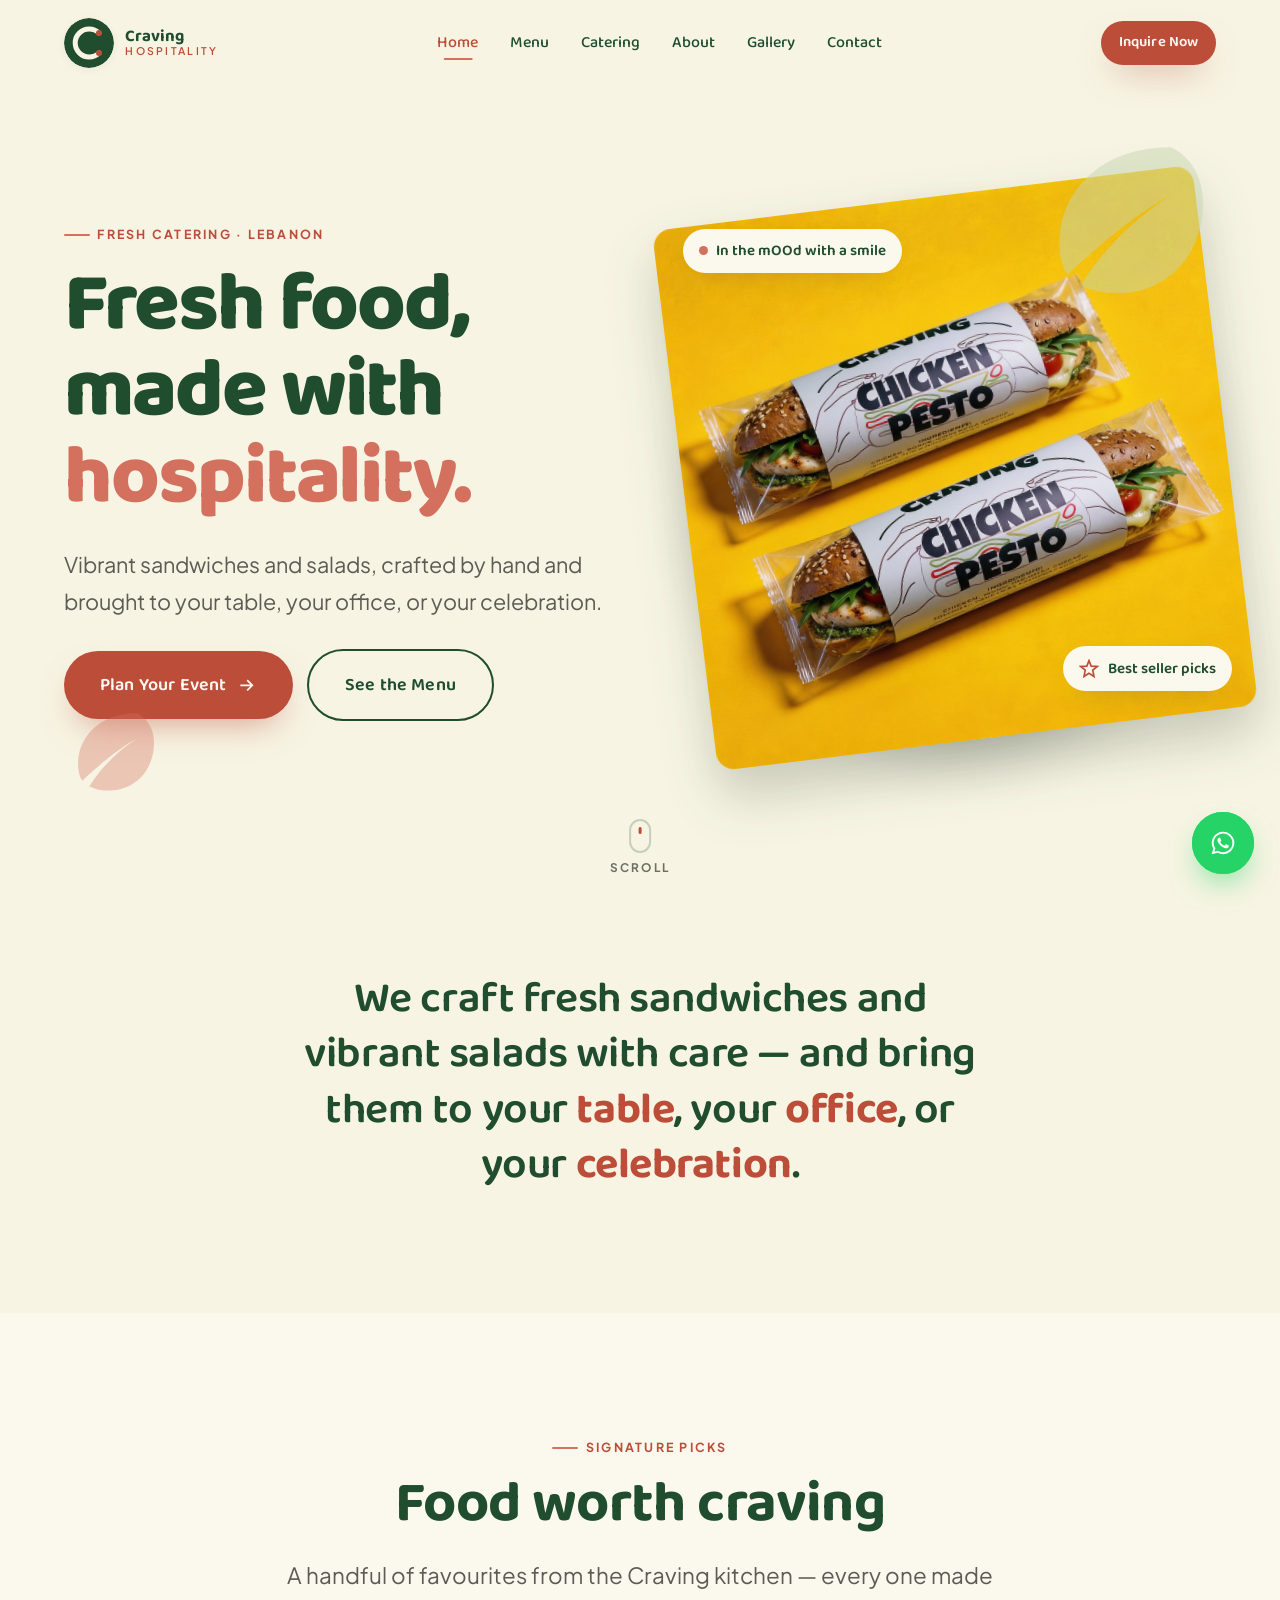
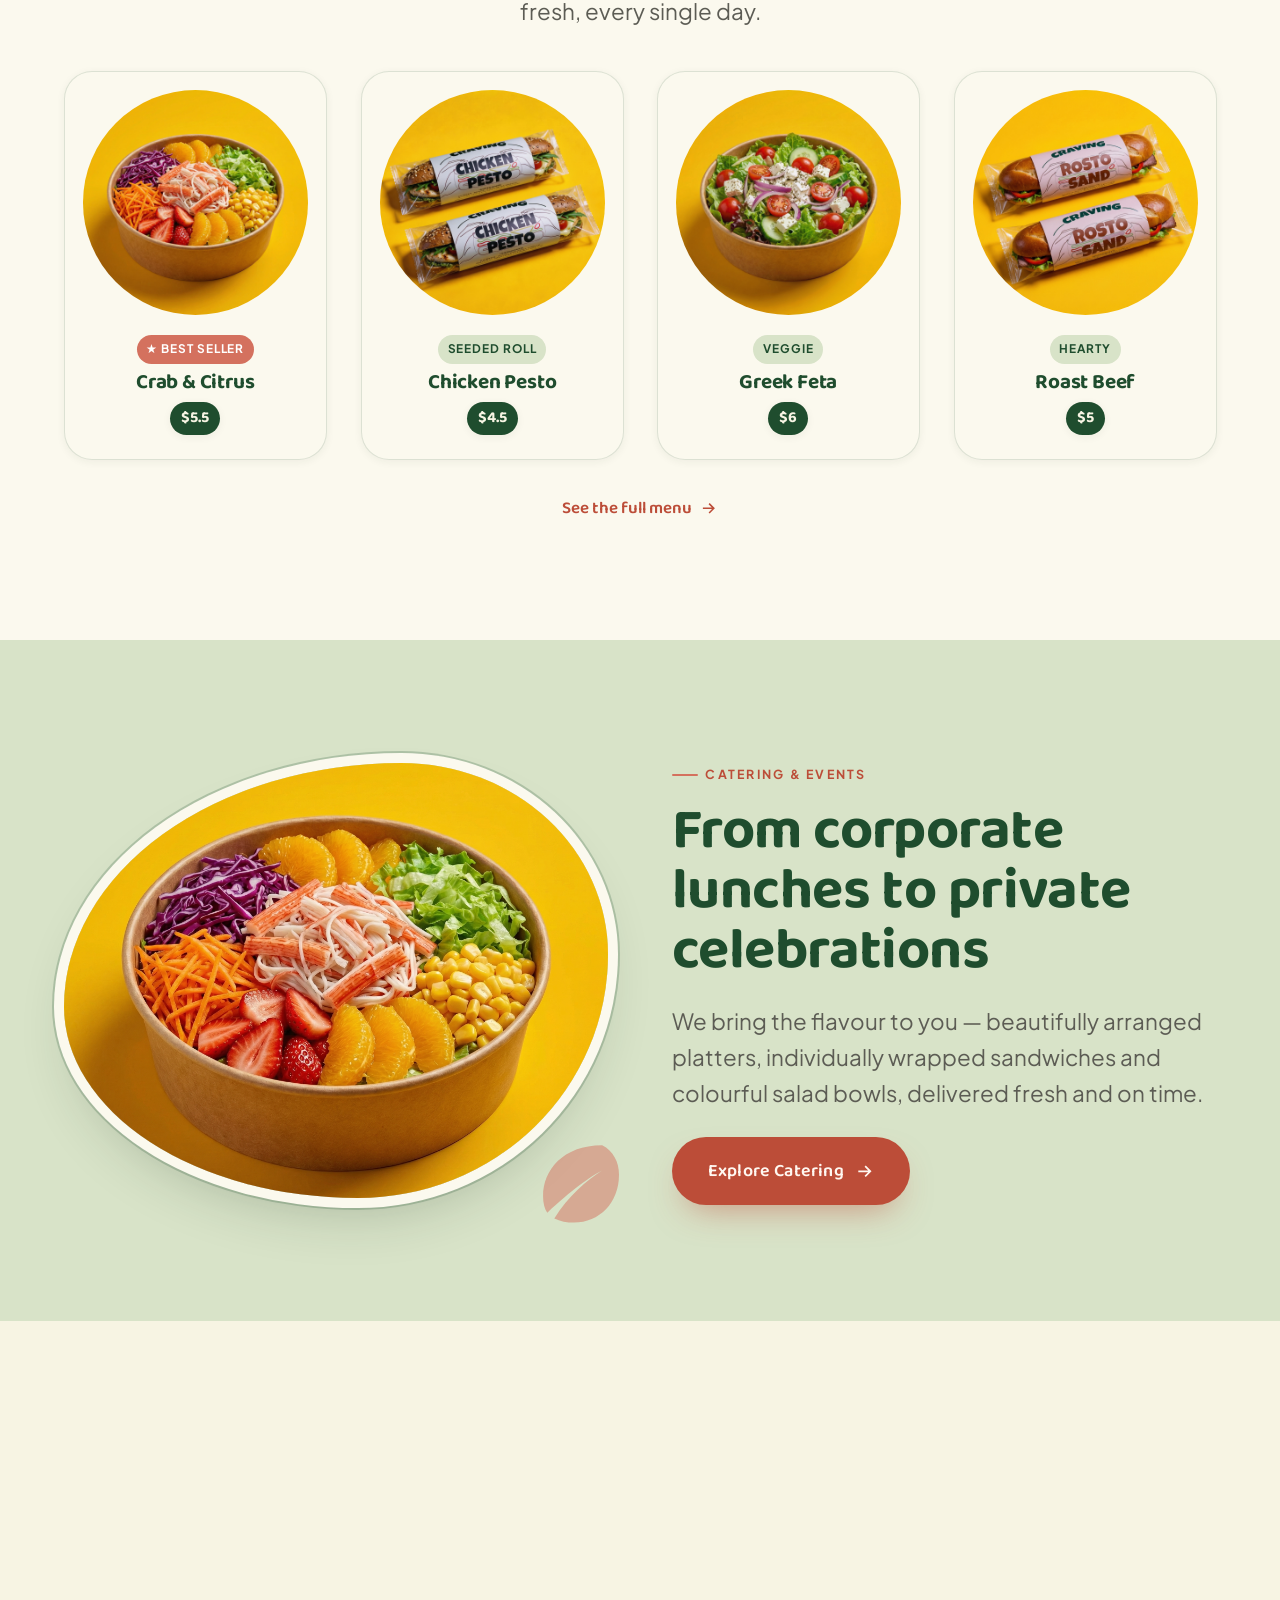
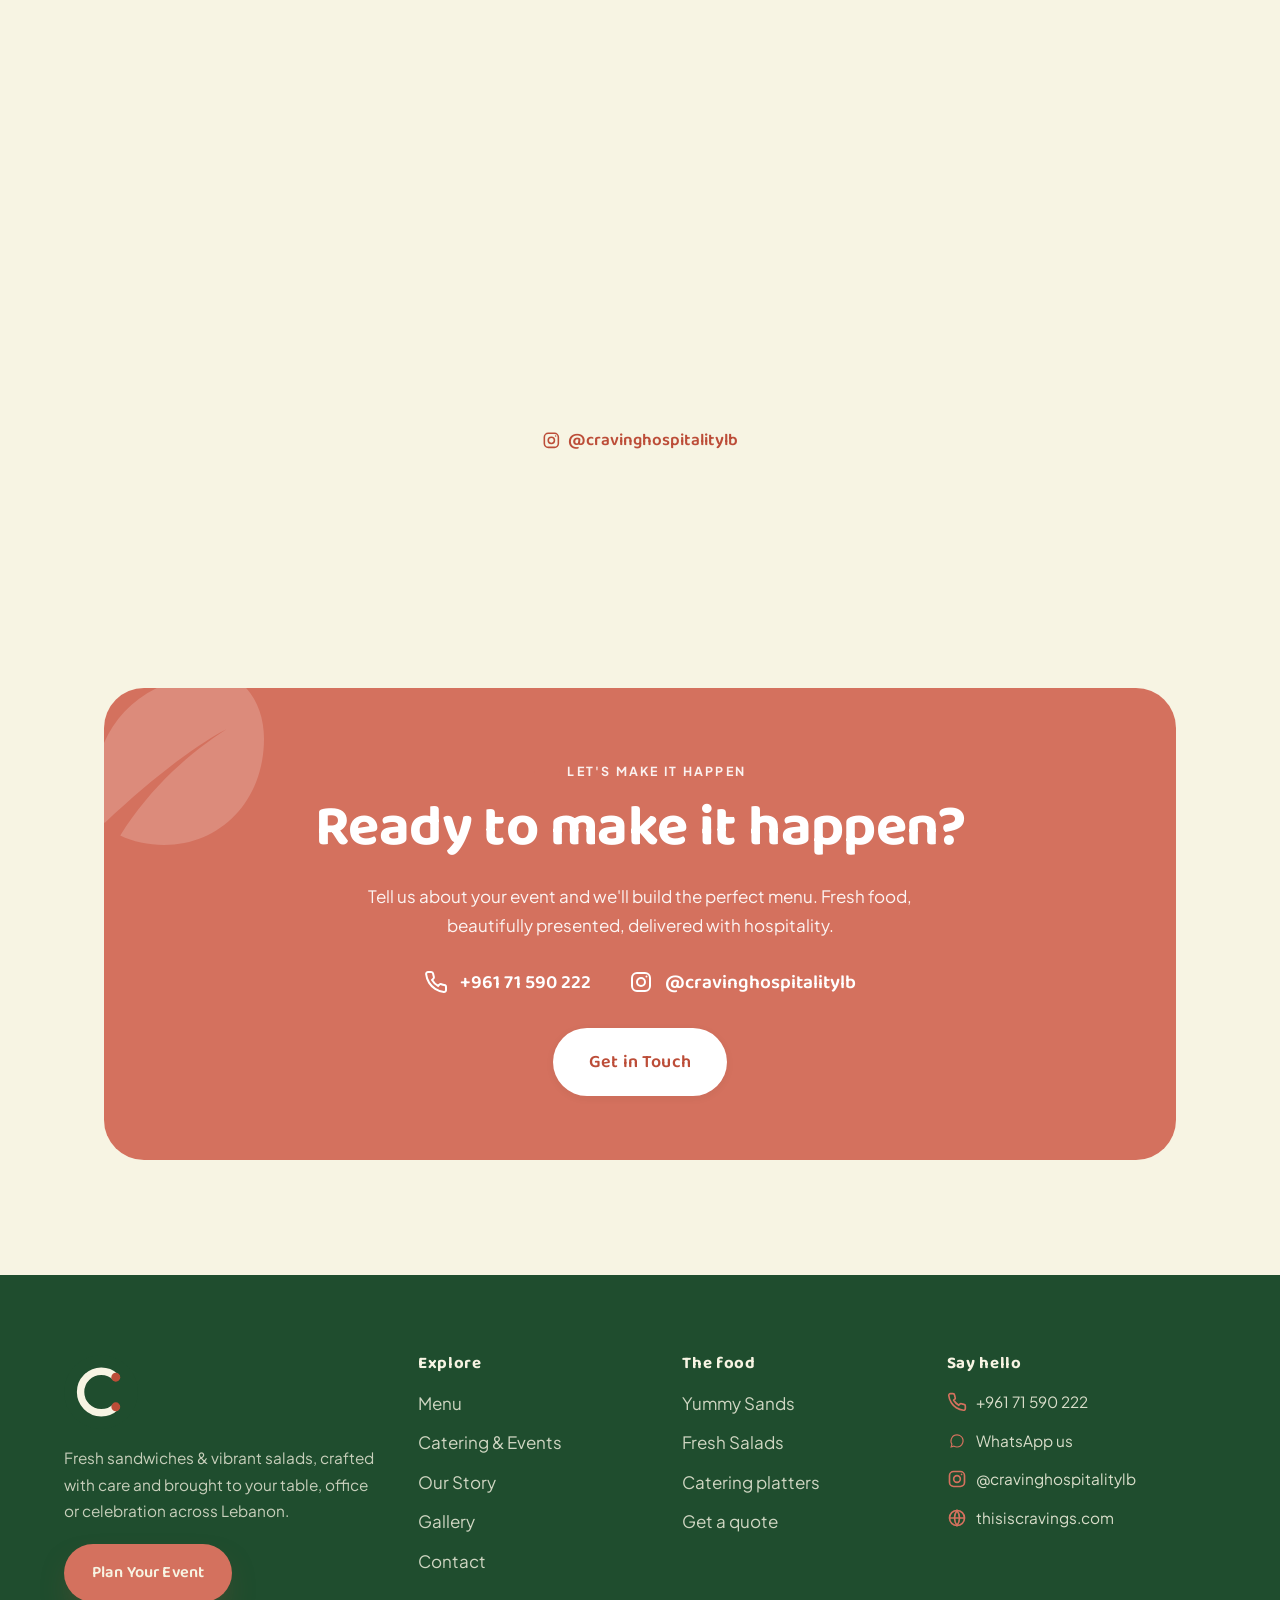
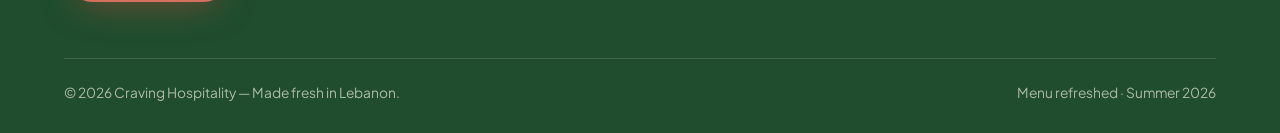
==== index.html @ 5a8e360c "Initial commit — Craving Hospitality website" ====
<!DOCTYPE html>
<html lang="en">
<head>
<meta charset="UTF-8">
<meta name="viewport" content="width=device-width, initial-scale=1">
<title>Craving Hospitality — Fresh Catering in Lebanon | Sandwiches & Salads</title>
<meta name="description" content="Craving Hospitality crafts fresh sandwiches and vibrant salads with care — premium catering for corporate lunches, parties and celebrations across Lebanon. Plan your event today.">
<meta name="theme-color" content="#F7F4E3">
<link rel="icon" href="assets/img/logo.svg" type="image/svg+xml">
<link rel="apple-touch-icon" href="assets/img/logo.svg">
<meta property="og:type" content="website">
<meta property="og:title" content="Craving Hospitality — Fresh Catering in Lebanon">
<meta property="og:description" content="Fresh sandwiches & vibrant salads, brought to your table, office or celebration across Lebanon.">
<meta property="og:image" content="assets/img/post-chicken-pesto.jpg">
<link rel="canonical" href="https://thisiscravings.com/">
<link rel="preconnect" href="https://fonts.googleapis.com">
<link rel="preconnect" href="https://fonts.gstatic.com" crossorigin>
<link href="https://fonts.googleapis.com/css2?family=Baloo+2:wght@500;600;700;800&family=Plus+Jakarta+Sans:ital,wght@0,400;0,500;0,600;0,700;1,500&display=swap" rel="stylesheet">
<link rel="stylesheet" href="assets/css/styles.css">
<script type="application/ld+json">
{"@context":"https://schema.org","@type":"Caterer","name":"Craving Hospitality","image":"https://thisiscravings.com/assets/img/logo.svg","telephone":"+96171590222","url":"https://thisiscravings.com","servesCuisine":["Sandwiches","Salads"],"areaServed":{"@type":"Country","name":"Lebanon"},"priceRange":"$$","sameAs":["https://instagram.com/cravinghospitalitylb"],"address":{"@type":"PostalAddress","addressCountry":"LB","addressRegion":"Beirut"}}
</script>
</head>
<body>

<!-- PRELOADER -->
<div class="loader" id="loader"><img src="assets/img/logo.svg" alt="Loading Craving Hospitality"></div>

<!-- NAV -->
<header class="nav" id="nav">
  <div class="container container--wide">
    <div class="nav__inner">
      <a class="nav__logo" href="index.html" aria-label="Craving Hospitality — home">
        <img src="assets/img/logo.svg" alt="Craving Hospitality logo" width="50" height="50">
        <span>Craving<small>Hospitality</small></span>
      </a>
      <nav class="nav__links" aria-label="Primary">
        <a href="index.html" aria-current="page">Home</a>
        <a href="menu.html">Menu</a>
        <a href="catering.html">Catering</a>
        <a href="about.html">About</a>
        <a href="gallery.html">Gallery</a>
        <a href="contact.html">Contact</a>
      </nav>
      <div class="nav__right">
        <a class="btn btn--sm" href="catering.html#inquire" data-track="nav_inquire">Inquire Now</a>
        <button class="burger" id="burger" aria-label="Open menu" aria-expanded="false" aria-controls="mobile"><span></span><span></span><span></span></button>
      </div>
    </div>
  </div>
</header>

<!-- MOBILE MENU -->
<div class="mobile" id="mobile">
  <div class="mobile__top">
    <a class="nav__logo" href="index.html"><img src="assets/img/logo.svg" alt="" width="50" height="50"><span>Craving<small>Hospitality</small></span></a>
    <button class="mobile__close" id="mobileClose" aria-label="Close menu"><svg viewBox="0 0 24 24" fill="none" stroke="currentColor" stroke-width="2"><path d="M6 6l12 12M18 6L6 18"/></svg></button>
  </div>
  <nav class="mobile__links" aria-label="Mobile">
    <a href="index.html" aria-current="page">Home <span>01</span></a>
    <a href="menu.html">Menu <span>02</span></a>
    <a href="catering.html">Catering <span>03</span></a>
    <a href="about.html">About <span>04</span></a>
    <a href="gallery.html">Gallery <span>05</span></a>
    <a href="contact.html">Contact <span>06</span></a>
  </nav>
  <div class="mobile__cta"><a class="btn btn--block btn--lg" href="catering.html#inquire">Inquire Now</a></div>
</div>

<main>

<!-- HERO -->
<section class="hero">
  <div class="deco deco--spin" style="width:170px;height:170px;top:14%;right:6%;color:var(--sage)" aria-hidden="true"><svg viewBox="0 0 64 64" fill="currentColor"><path d="M52 8C24 8 10 26 10 44c0 5 1 9 3 12C30 40 44 30 52 26 41 33 28 44 18 60c4 2 9 3 14 3 18 0 32-14 32-34 0-9-4-17-12-21z"/></svg></div>
  <div class="deco deco--float" style="width:90px;height:90px;bottom:12%;left:5%;color:var(--coral);opacity:.35" aria-hidden="true"><svg viewBox="0 0 64 64" fill="currentColor"><path d="M52 8C24 8 10 26 10 44c0 5 1 9 3 12C30 40 44 30 52 26 41 33 28 44 18 60c4 2 9 3 14 3 18 0 32-14 32-34 0-9-4-17-12-21z"/></svg></div>
  <div class="container container--wide">
    <div class="hero__grid">
      <div class="hero__copy reveal">
        <span class="eyebrow">Fresh catering · Lebanon</span>
        <h1 class="hero__title">
          <span class="ln">Fresh food,</span>
          <span class="ln">made with <span class="script">hospitality.</span></span>
        </h1>
        <p class="hero__sub">Vibrant sandwiches and salads, crafted by hand and brought to your table, your office, or your celebration.</p>
        <div class="hero__cta">
          <a class="btn btn--lg" href="catering.html#inquire" data-track="hero_plan">Plan Your Event
            <svg viewBox="0 0 24 24" fill="none" stroke="currentColor" stroke-width="2"><path d="M5 12h14M13 6l6 6-6 6"/></svg></a>
          <a class="btn btn--outline btn--lg" href="menu.html" data-track="hero_menu">See the Menu</a>
        </div>
      </div>
      <div class="hero__media reveal reveal--scale">
        <div class="hero__plate">
          <div class="hero__food" data-parallax="-0.03"><img src="assets/img/hero-sandwich.jpg" alt="Craving Chicken Pesto sandwich on a butter-yellow plate" width="694" height="286" fetchpriority="high"></div>
          <span class="hero__pill hero__pill--a"><span class="dot"></span> In the mOOd with a smile</span>
          <span class="hero__pill hero__pill--b">
            <svg viewBox="0 0 24 24" fill="none" stroke="currentColor" stroke-width="2"><path d="M12 2l2.6 6.6L22 9l-5.5 4.4L18 21l-6-3.8L6 21l1.5-7.6L2 9l7.4-.4z"/></svg>
            Best seller picks</span>
        </div>
      </div>
    </div>
  </div>
  <div class="hero__scroll" aria-hidden="true"><span class="mouse"></span>Scroll</div>
</section>

<!-- INTRO STRIP -->
<section class="section section--tight">
  <div class="container container--narrow center reveal">
    <p class="intro">We craft fresh sandwiches and vibrant salads with care — and bring them to your <b>table</b>, your <b>office</b>, or your <b>celebration</b>.</p>
  </div>
</section>

<!-- FEATURED DISHES -->
<section class="section bg-cream2">
  <div class="container container--wide">
    <div class="s-head center reveal" style="margin-bottom:2.6rem">
      <span class="eyebrow eyebrow--center">Signature picks</span>
      <h2>Food worth craving</h2>
      <p class="lead" style="margin-inline:auto">A handful of favourites from the Craving kitchen — every one made fresh, every single day.</p>
    </div>
    <div class="dishrow grid scroll">
      <article class="card dish reveal" style="--d:0ms">
        <div class="card__media"><img src="assets/img/salad-crab-citrus.jpg" alt="Crab & Citrus salad bowl with orange, strawberry and sweet corn" loading="lazy"></div>
        <div class="card__body">
          <span class="tag tag--best">★ Best seller</span>
          <h3 class="card__title">Crab &amp; Citrus</h3>
          <span class="badge">$5.5</span>
        </div>
      </article>
      <article class="card dish reveal" style="--d:80ms">
        <div class="card__media"><img src="assets/img/sand-chicken-pesto.jpg" alt="Chicken Pesto sandwich in a seeded roll" loading="lazy"></div>
        <div class="card__body">
          <span class="tag">Seeded roll</span>
          <h3 class="card__title">Chicken Pesto</h3>
          <span class="badge">$4.5</span>
        </div>
      </article>
      <article class="card dish reveal" style="--d:160ms">
        <div class="card__media"><img src="assets/img/salad-greek-feta.jpg" alt="Greek Feta salad bowl with cucumber, tomato and feta" loading="lazy"></div>
        <div class="card__body">
          <span class="tag">Veggie</span>
          <h3 class="card__title">Greek Feta</h3>
          <span class="badge">$6</span>
        </div>
      </article>
      <article class="card dish reveal" style="--d:240ms">
        <div class="card__media"><img src="assets/img/sand-roast-beef.jpg" alt="Roast Beef sandwich in a soft roll" loading="lazy"></div>
        <div class="card__body">
          <span class="tag">Hearty</span>
          <h3 class="card__title">Roast Beef</h3>
          <span class="badge">$5</span>
        </div>
      </article>
    </div>
    <div class="center mt-2 reveal"><a class="textlink" href="menu.html" data-track="home_full_menu">See the full menu
      <svg viewBox="0 0 24 24" fill="none" stroke="currentColor" stroke-width="2"><path d="M5 12h14M13 6l6 6-6 6"/></svg></a></div>
  </div>
</section>

<!-- CATERING TEASER -->
<section class="section bg-sage">
  <div class="container container--wide">
    <div class="split">
      <div class="split__media reveal reveal--left">
        <div class="blob blob--1 ring" style="aspect-ratio:5/4;overflow:hidden"><img src="assets/img/post-mood.jpg" alt="Two fresh Craving salad bowls — in the mood with a smile" loading="lazy"></div>
        <div class="deco deco--float" style="width:90px;height:90px;bottom:-6%;right:-2%;color:var(--coral)" aria-hidden="true"><svg viewBox="0 0 64 64" fill="currentColor"><path d="M52 8C24 8 10 26 10 44c0 5 1 9 3 12C30 40 44 30 52 26 41 33 28 44 18 60c4 2 9 3 14 3 18 0 32-14 32-34 0-9-4-17-12-21z"/></svg></div>
      </div>
      <div class="split__copy reveal reveal--right">
        <span class="eyebrow">Catering &amp; events</span>
        <h2>From corporate lunches to private celebrations</h2>
        <p class="lead">We bring the flavour to you — beautifully arranged platters, individually wrapped sandwiches and colourful salad bowls, delivered fresh and on time.</p>
        <a class="btn btn--lg" href="catering.html" data-track="home_explore_catering">Explore Catering
          <svg viewBox="0 0 24 24" fill="none" stroke="currentColor" stroke-width="2"><path d="M5 12h14M13 6l6 6-6 6"/></svg></a>
      </div>
    </div>
  </div>
</section>

<!-- SOCIAL PROOF / GALLERY PREVIEW -->
<section class="section">
  <div class="container container--wide center reveal" style="margin-bottom:2.2rem">
    <span class="eyebrow eyebrow--center">Fresh off the grid</span>
    <h2>Straight from our kitchen</h2>
  </div>
  <div class="marquee reveal" aria-label="Gallery preview">
    <div class="marquee__track">
      <a href="gallery.html" aria-label="View gallery"><img src="assets/img/post-chicken-pesto.jpg" alt="Chicken Pesto reveal" loading="lazy"></a>
      <a href="gallery.html" tabindex="-1" aria-hidden="true"><img src="assets/img/post-crab-salad.jpg" alt="Crab on salad bowl" loading="lazy"></a>
      <a href="gallery.html" tabindex="-1" aria-hidden="true"><img src="assets/img/post-halloumi.jpg" alt="Halloumi Pesto sandwich" loading="lazy"></a>
      <a href="gallery.html" tabindex="-1" aria-hidden="true"><img src="assets/img/post-greek-caesar.jpg" alt="Greek vs Chicken Caesar salad" loading="lazy"></a>
      <a href="gallery.html" tabindex="-1" aria-hidden="true"><img src="assets/img/post-tuna.jpg" alt="Tuna sandwich" loading="lazy"></a>
      <a href="gallery.html" tabindex="-1" aria-hidden="true"><img src="assets/img/post-rosto.jpg" alt="Roast beef Rosto sandwich" loading="lazy"></a>
      <a href="gallery.html" tabindex="-1" aria-hidden="true"><img src="assets/img/post-mood.jpg" alt="In the mood salad bowls" loading="lazy"></a>
      <!-- duplicate for seamless loop -->
      <a href="gallery.html" tabindex="-1" aria-hidden="true"><img src="assets/img/post-chicken-pesto.jpg" alt="" loading="lazy"></a>
      <a href="gallery.html" tabindex="-1" aria-hidden="true"><img src="assets/img/post-crab-salad.jpg" alt="" loading="lazy"></a>
      <a href="gallery.html" tabindex="-1" aria-hidden="true"><img src="assets/img/post-halloumi.jpg" alt="" loading="lazy"></a>
      <a href="gallery.html" tabindex="-1" aria-hidden="true"><img src="assets/img/post-greek-caesar.jpg" alt="" loading="lazy"></a>
      <a href="gallery.html" tabindex="-1" aria-hidden="true"><img src="assets/img/post-tuna.jpg" alt="" loading="lazy"></a>
      <a href="gallery.html" tabindex="-1" aria-hidden="true"><img src="assets/img/post-rosto.jpg" alt="" loading="lazy"></a>
      <a href="gallery.html" tabindex="-1" aria-hidden="true"><img src="assets/img/post-mood.jpg" alt="" loading="lazy"></a>
    </div>
  </div>
  <div class="container center mt-2 reveal">
    <a class="textlink" href="https://instagram.com/cravinghospitalitylb" target="_blank" rel="noopener" data-track="ig_handle">
      <svg viewBox="0 0 24 24" fill="none" stroke="currentColor" stroke-width="2"><rect x="3" y="3" width="18" height="18" rx="5"/><circle cx="12" cy="12" r="4"/><circle cx="17.5" cy="6.5" r="1" fill="currentColor" stroke="none"/></svg>
      @cravinghospitalitylb</a>
  </div>
</section>

<!-- CLOSING CTA -->
<section class="section">
  <div class="container">
    <div class="ctaband reveal">
      <div class="deco deco--spin" style="width:200px;height:200px;top:-40px;left:-40px" aria-hidden="true"><svg viewBox="0 0 64 64" fill="currentColor"><path d="M52 8C24 8 10 26 10 44c0 5 1 9 3 12C30 40 44 30 52 26 41 33 28 44 18 60c4 2 9 3 14 3 18 0 32-14 32-34 0-9-4-17-12-21z"/></svg></div>
      <span class="eyebrow eyebrow--center" style="color:rgba(255,255,255,.9)">Let's make it happen</span>
      <h2>Ready to make it happen?</h2>
      <p>Tell us about your event and we'll build the perfect menu. Fresh food, beautifully presented, delivered with hospitality.</p>
      <div class="contactrow" style="margin:1.6rem 0 1.8rem">
        <a href="tel:+96171590222" data-track="call" style="color:#fff">
          <svg viewBox="0 0 24 24" fill="none" stroke="#fff" stroke-width="2"><path d="M22 16.92v3a2 2 0 0 1-2.18 2 19.79 19.79 0 0 1-8.63-3.07 19.5 19.5 0 0 1-6-6 19.79 19.79 0 0 1-3.07-8.67A2 2 0 0 1 4.11 2h3a2 2 0 0 1 2 1.72c.13.96.36 1.9.7 2.81a2 2 0 0 1-.45 2.11L8.09 9.91a16 16 0 0 0 6 6l1.27-1.27a2 2 0 0 1 2.11-.45c.9.34 1.85.57 2.81.7A2 2 0 0 1 22 16.92z"/></svg>
          +961 71 590 222</a>
        <a href="https://instagram.com/cravinghospitalitylb" target="_blank" rel="noopener" style="color:#fff">
          <svg viewBox="0 0 24 24" fill="none" stroke="#fff" stroke-width="2"><rect x="3" y="3" width="18" height="18" rx="5"/><circle cx="12" cy="12" r="4"/><circle cx="17.5" cy="6.5" r="1" fill="#fff" stroke="none"/></svg>
          @cravinghospitalitylb</a>
      </div>
      <a class="btn btn--ghost btn--lg" href="contact.html" data-track="home_get_in_touch">Get in Touch</a>
    </div>
  </div>
</section>

</main>

<!-- FOOTER -->
<footer class="footer">
  <div class="container container--wide">
    <div class="footer__grid">
      <div class="footer__brand">
        <img src="assets/img/logo.svg" alt="Craving Hospitality">
        <p>Fresh sandwiches &amp; vibrant salads, crafted with care and brought to your table, office or celebration across Lebanon.</p>
        <div class="footer__cta"><a class="btn" href="catering.html#inquire" data-track="footer_plan">Plan Your Event</a></div>
      </div>
      <div>
        <h4>Explore</h4>
        <ul class="footer__links">
          <li><a href="menu.html">Menu</a></li>
          <li><a href="catering.html">Catering &amp; Events</a></li>
          <li><a href="about.html">Our Story</a></li>
          <li><a href="gallery.html">Gallery</a></li>
          <li><a href="contact.html">Contact</a></li>
        </ul>
      </div>
      <div>
        <h4>The food</h4>
        <ul class="footer__links">
          <li><a href="menu.html#sec-sands">Yummy Sands</a></li>
          <li><a href="menu.html#sec-salads">Fresh Salads</a></li>
          <li><a href="catering.html#offer">Catering platters</a></li>
          <li><a href="catering.html#inquire">Get a quote</a></li>
        </ul>
      </div>
      <div>
        <h4>Say hello</h4>
        <div class="footer__contact">
          <a href="tel:+96171590222" data-track="call"><svg viewBox="0 0 24 24" fill="none" stroke="currentColor" stroke-width="2"><path d="M22 16.92v3a2 2 0 0 1-2.18 2 19.79 19.79 0 0 1-8.63-3.07 19.5 19.5 0 0 1-6-6 19.79 19.79 0 0 1-3.07-8.67A2 2 0 0 1 4.11 2h3a2 2 0 0 1 2 1.72c.13.96.36 1.9.7 2.81a2 2 0 0 1-.45 2.11L8.09 9.91a16 16 0 0 0 6 6l1.27-1.27a2 2 0 0 1 2.11-.45c.9.34 1.85.57 2.81.7A2 2 0 0 1 22 16.92z"/></svg>+961 71 590 222</a>
          <a href="https://wa.me/96171590222" target="_blank" rel="noopener" data-track="whatsapp_footer"><svg viewBox="0 0 24 24" fill="currentColor"><path d="M17.6 6.32A7.85 7.85 0 0 0 12.05 4a7.94 7.94 0 0 0-6.9 11.9L4 20l4.2-1.1a7.9 7.9 0 0 0 3.8.97 7.94 7.94 0 0 0 5.6-13.55zM12.05 18.5a6.6 6.6 0 0 1-3.36-.92l-.24-.14-2.49.65.66-2.43-.16-.25a6.59 6.59 0 1 1 5.59 3.09z"/></svg>WhatsApp us</a>
          <a href="https://instagram.com/cravinghospitalitylb" target="_blank" rel="noopener"><svg viewBox="0 0 24 24" fill="none" stroke="currentColor" stroke-width="2"><rect x="3" y="3" width="18" height="18" rx="5"/><circle cx="12" cy="12" r="4"/><circle cx="17.5" cy="6.5" r="1" fill="currentColor" stroke="none"/></svg>@cravinghospitalitylb</a>
          <a href="https://thisiscravings.com" target="_blank" rel="noopener"><svg viewBox="0 0 24 24" fill="none" stroke="currentColor" stroke-width="2"><circle cx="12" cy="12" r="9"/><path d="M3 12h18M12 3a15 15 0 0 1 0 18a15 15 0 0 1 0-18z"/></svg>thisiscravings.com</a>
        </div>
      </div>
    </div>
    <div class="footer__bottom">
      <span>© <span id="year"></span> Craving Hospitality — Made fresh in Lebanon.</span>
      <span>Menu refreshed · Summer 2026</span>
    </div>
  </div>
</footer>

<!-- WHATSAPP FAB -->
<a class="fab" href="https://wa.me/96171590222?text=Hi%20Craving%20Hospitality!%20I'd%20like%20to%20plan%20an%20event." target="_blank" rel="noopener" aria-label="Chat with us on WhatsApp" data-track="whatsapp_fab">
  <span class="fab__tip">Chat with us →</span>
  <svg viewBox="0 0 24 24" fill="currentColor" aria-hidden="true"><path d="M17.6 6.32A7.85 7.85 0 0 0 12.05 4a7.94 7.94 0 0 0-6.9 11.9L4 20l4.2-1.1a7.9 7.9 0 0 0 3.8.97h.01a7.94 7.94 0 0 0 5.59-13.55zM12.05 18.5a6.6 6.6 0 0 1-3.36-.92l-.24-.14-2.49.65.66-2.43-.16-.25a6.59 6.59 0 1 1 5.59 3.09zm3.62-4.94c-.2-.1-1.17-.58-1.35-.64s-.31-.1-.44.1-.5.64-.62.77-.23.15-.43.05a5.4 5.4 0 0 1-1.59-.98 6 6 0 0 1-1.1-1.37c-.11-.2 0-.3.09-.4l.3-.35c.1-.12.13-.2.2-.34a.37.37 0 0 0-.02-.35c-.05-.1-.44-1.07-.6-1.46s-.32-.34-.44-.34h-.38a.73.73 0 0 0-.53.25 2.23 2.23 0 0 0-.69 1.65 3.87 3.87 0 0 0 .81 2.05 8.86 8.86 0 0 0 3.39 3 11.4 11.4 0 0 0 1.13.42 2.72 2.72 0 0 0 1.25.08c.38-.06 1.17-.48 1.34-.94s.17-.86.12-.94-.18-.14-.38-.24z"/></svg>
</a>

<script src="assets/js/main.js"></script>
</body>
</html>
---- assets/css/styles.css ----
/* ============================================================
   CRAVING HOSPITALITY — Design System
   Fresh & organic · cream canvas · forest green · coral accent
   ============================================================ */

/* ---------- Tokens ---------- */
:root{
  /* Surfaces */
  --cream:#F7F4E3;
  --cream-2:#FBF9EE;
  --butter:#F2E8B0;
  --butter-soft:#F6EFC6;
  --sage:#C5D5B0;
  --sage-soft:#D8E3C8;
  --peach:#FAE5D3;
  --peach-soft:#FCEEE0;

  /* Ink */
  --forest:#1F4D2E;
  --forest-2:#2C6A40;
  --forest-ink:#163823;
  --charcoal:#3A3A3A;
  --charcoal-soft:#5C5C54;
  --muted:#6E6E63;

  /* Accent */
  --coral:#D4715E;          /* decorative / large display only */
  --coral-deep:#BC4D38;     /* CTAs + small coral text on cream (AA) */
  --coral-ink:#9E3D29;
  --on-coral:#FFF7F0;

  /* Lines */
  --line:rgba(31,77,46,.14);
  --line-strong:rgba(31,77,46,.22);

  /* Type */
  --font-display:"Baloo 2", "Trebuchet MS", system-ui, sans-serif;
  --font-body:"Plus Jakarta Sans", system-ui, -apple-system, Segoe UI, Roboto, sans-serif;

  /* Radius */
  --r-sm:10px; --r-md:18px; --r-lg:28px; --r-xl:40px; --r-pill:999px;

  /* Shadow */
  --sh-1:0 2px 8px rgba(31,49,30,.06);
  --sh-2:0 10px 30px -12px rgba(31,49,30,.22);
  --sh-3:0 26px 60px -20px rgba(31,49,30,.30);
  --sh-coral:0 16px 34px -14px rgba(188,77,56,.55);

  /* Motion */
  --ease:cubic-bezier(.22,.61,.36,1);
  --ease-soft:cubic-bezier(.33,1,.68,1);
  --dur:.6s;

  /* Layout */
  --container:1200px;
  --gut:clamp(20px,5vw,64px);

  /* Z scale */
  --z-deco:1; --z-base:10; --z-sticky:30; --z-nav:40; --z-fab:45; --z-overlay:50; --z-loader:60;
}

/* ---------- Reset ---------- */
*,*::before,*::after{box-sizing:border-box}
html{-webkit-text-size-adjust:100%;scroll-behavior:smooth}
@media (prefers-reduced-motion:reduce){html{scroll-behavior:auto}}
body{
  margin:0;background:var(--cream);color:var(--charcoal);
  font-family:var(--font-body);font-size:17px;line-height:1.72;
  font-weight:400;-webkit-font-smoothing:antialiased;text-rendering:optimizeLegibility;
  overflow-x:hidden;
}
img,svg,video{max-width:100%;display:block}
img{height:auto}
a{color:inherit;text-decoration:none}
button{font-family:inherit;cursor:pointer;border:none;background:none}
ul{margin:0;padding:0;list-style:none}
:focus-visible{outline:3px solid var(--coral-deep);outline-offset:3px;border-radius:6px}
::selection{background:var(--coral);color:#fff}

/* ---------- Typography ---------- */
h1,h2,h3,h4{
  font-family:var(--font-display);color:var(--forest);
  font-weight:700;line-height:1.04;letter-spacing:-.01em;margin:0 0 .4em;
}
h1{font-size:clamp(2.7rem,1.6rem + 5vw,5.2rem);font-weight:800;letter-spacing:-.025em}
h2{font-size:clamp(2.1rem,1.4rem + 3vw,3.6rem);font-weight:700}
h3{font-size:clamp(1.35rem,1.1rem + 1vw,1.8rem)}
h4{font-size:1.15rem}
p{margin:0 0 1.1em}
.lead{font-size:clamp(1.1rem,1rem + .5vw,1.4rem);line-height:1.6;color:var(--charcoal-soft);max-width:62ch}
.eyebrow{
  font-family:var(--font-body);font-weight:700;letter-spacing:.18em;text-transform:uppercase;
  font-size:.78rem;color:var(--coral-deep);display:inline-flex;align-items:center;gap:.6em;margin:0 0 1rem;
}
.eyebrow::before{content:"";width:26px;height:2px;background:var(--coral);border-radius:2px}
.eyebrow--center{justify-content:center}
.script{color:var(--coral)}
.measure{max-width:60ch}

/* ---------- Layout ---------- */
.container{width:100%;max-width:var(--container);margin-inline:auto;padding-inline:var(--gut)}
.container--wide{max-width:1360px}
.container--narrow{max-width:820px}
.section{padding-block:clamp(64px,9vw,120px);position:relative}
.section--tight{padding-block:clamp(44px,6vw,72px)}
.bg-cream2{background:var(--cream-2)}
.bg-butter{background:var(--butter-soft)}
.bg-sage{background:var(--sage-soft)}
.bg-peach{background:var(--peach-soft)}
.bg-forest{background:var(--forest);color:var(--cream)}
.bg-forest h1,.bg-forest h2,.bg-forest h3{color:var(--cream)}
.center{text-align:center}
.stack-sm>*+*{margin-top:.6rem}
.grid{display:grid;gap:clamp(20px,3vw,34px)}

/* Section header */
.s-head{max-width:62ch}
.s-head.center{margin-inline:auto}

/* ---------- Buttons ---------- */
.btn{
  --bg:var(--coral-deep);--fg:var(--on-coral);
  display:inline-flex;align-items:center;justify-content:center;gap:.55em;
  font-family:var(--font-display);font-weight:600;font-size:1.02rem;letter-spacing:.01em;
  padding:.92em 1.7em;border-radius:var(--r-pill);background:var(--bg);color:var(--fg);
  min-height:52px;transition:transform .25s var(--ease),box-shadow .25s var(--ease),background .25s;
  box-shadow:var(--sh-coral);will-change:transform;text-align:center;
}
.btn svg{width:1.15em;height:1.15em}
.btn:hover{transform:translateY(-3px);box-shadow:0 22px 40px -14px rgba(188,77,56,.62)}
.btn:active{transform:translateY(-1px)}
.btn--outline{--bg:transparent;--fg:var(--forest);border:2px solid var(--forest);box-shadow:none}
.btn--outline:hover{background:var(--forest);--fg:var(--cream);box-shadow:var(--sh-2)}
.btn--forest{--bg:var(--forest);--fg:var(--cream);box-shadow:var(--sh-2)}
.btn--forest:hover{box-shadow:var(--sh-3);background:var(--forest-ink)}
.btn--ghost{--bg:rgba(255,255,255,.7);--fg:var(--forest);box-shadow:var(--sh-1);backdrop-filter:blur(6px)}
.btn--lg{font-size:1.12rem;padding:1.05em 2em;min-height:58px}
.btn--block{display:flex;width:100%}
.btn--sm{font-size:.92rem;padding:.6em 1.2em;min-height:44px}

.textlink{
  display:inline-flex;align-items:center;gap:.45em;font-weight:600;color:var(--coral-deep);
  font-family:var(--font-display);border-bottom:2px solid transparent;transition:gap .25s var(--ease),border-color .25s;
}
.textlink:hover{gap:.8em;border-color:var(--coral)}
.textlink svg{width:1.1em;height:1.1em;transition:transform .25s var(--ease)}
.textlink:hover svg{transform:translateX(3px)}

/* ---------- Badges / chips ---------- */
.badge{
  display:inline-flex;align-items:center;gap:.3em;background:var(--forest);color:var(--cream);
  font-family:var(--font-display);font-weight:700;font-size:.98rem;padding:.18em .7em;border-radius:var(--r-pill);
  box-shadow:var(--sh-1);white-space:nowrap;
}
.badge--coral{background:var(--coral-deep);color:var(--on-coral)}
.tag{
  display:inline-flex;align-items:center;gap:.4em;font-size:.74rem;font-weight:700;letter-spacing:.08em;
  text-transform:uppercase;color:var(--forest);background:var(--sage-soft);padding:.35em .8em;border-radius:var(--r-pill);
}
.tag--best{background:var(--coral);color:#fff}

.chip{
  font-family:var(--font-display);font-weight:600;font-size:.96rem;color:var(--forest);
  background:var(--cream-2);border:1.5px solid var(--line-strong);padding:.55em 1.15em;border-radius:var(--r-pill);
  min-height:44px;display:inline-flex;align-items:center;gap:.4em;transition:all .25s var(--ease);
}
.chip:hover{border-color:var(--coral);color:var(--coral-deep);transform:translateY(-2px)}
.chip[aria-pressed="true"],.chip.is-active{background:var(--forest);color:var(--cream);border-color:var(--forest)}

/* ---------- Cards ---------- */
.card{
  background:var(--cream-2);border-radius:var(--r-lg);overflow:hidden;position:relative;
  box-shadow:var(--sh-1);border:1px solid var(--line);
  transition:transform .35s var(--ease),box-shadow .35s var(--ease);
  display:flex;flex-direction:column;height:100%;
}
.card:hover{transform:translateY(-6px);box-shadow:var(--sh-3)}
.card__media{position:relative;overflow:hidden;background:var(--butter-soft);aspect-ratio:4/3}
.card__media img{width:100%;height:100%;object-fit:cover;transition:transform .6s var(--ease)}
.card:hover .card__media img{transform:scale(1.05)}
.card__body{padding:1.25rem 1.4rem 1.5rem;display:flex;flex-direction:column;gap:.5rem;flex:1}
.card__title{font-family:var(--font-display);font-weight:700;font-size:1.3rem;color:var(--forest);margin:0;line-height:1.1}
.card__row{display:flex;align-items:flex-start;justify-content:space-between;gap:1rem}
.card__desc{color:var(--charcoal-soft);font-size:.96rem;line-height:1.55;margin:0}
.card__tags{display:flex;gap:.4em;flex-wrap:wrap;margin-top:auto;padding-top:.4rem}

/* Bookmark / add-to-inquiry */
.bookmark{
  position:absolute;top:12px;right:12px;width:42px;height:42px;border-radius:var(--r-pill);
  background:rgba(255,255,255,.86);backdrop-filter:blur(6px);box-shadow:var(--sh-1);
  display:grid;place-items:center;color:var(--forest);transition:transform .25s var(--ease),background .25s,color .25s;z-index:2;
}
.bookmark svg{width:20px;height:20px;fill:none;stroke:currentColor;stroke-width:2}
.bookmark:hover{transform:scale(1.1)}
.bookmark.is-on{background:var(--coral-deep);color:#fff}
.bookmark.is-on svg{fill:#fff;stroke:#fff}

/* ---------- Organic shapes ---------- */
.blob{ /* used as image mask container */
  position:relative;
}
.blob>img{width:100%;height:100%;object-fit:cover}
.blob--1{border-radius:62% 38% 46% 54% / 56% 44% 56% 44%}
.blob--2{border-radius:42% 58% 57% 43% / 47% 62% 38% 53%}
.blob--3{border-radius:50% 50% 47% 53% / 55% 45% 55% 45%}
.round{border-radius:var(--r-pill)}
.ring{box-shadow:0 0 0 10px var(--cream-2),0 0 0 12px var(--line-strong),var(--sh-3)}

/* leaf / herb decorations */
.deco{position:absolute;pointer-events:none;opacity:.5;z-index:var(--z-deco);color:var(--sage)}
.deco svg{width:100%;height:100%}
.deco--spin{animation:spin 38s linear infinite}
.deco--float{animation:floaty 9s ease-in-out infinite}
@keyframes spin{to{transform:rotate(360deg)}}
@keyframes floaty{0%,100%{transform:translateY(0) rotate(-4deg)}50%{transform:translateY(-22px) rotate(4deg)}}

/* section wave divider */
.wave{display:block;width:100%;height:auto;color:inherit}

/* ---------- Reveal animation ---------- */
.reveal{opacity:0;transform:translateY(26px);transition:opacity .8s var(--ease),transform .8s var(--ease);transition-delay:var(--d,0ms);will-change:opacity,transform}
.reveal.in{opacity:1;transform:none}
.reveal--left{transform:translateX(-30px)}
.reveal--right{transform:translateX(30px)}
.reveal--scale{transform:scale(.94)}

/* ============================================================
   NAVBAR
   ============================================================ */
.nav{
  position:fixed;inset:0 0 auto 0;z-index:var(--z-nav);
  transition:background .35s var(--ease),box-shadow .35s var(--ease),padding .35s var(--ease);
  padding-block:18px;
}
.nav__inner{display:flex;align-items:center;justify-content:space-between;gap:1.5rem}
.nav__logo{display:flex;align-items:center;gap:.7rem;font-family:var(--font-display);font-weight:700;color:var(--forest);font-size:1.05rem;line-height:1}
.nav__logo img{width:50px;height:50px;border-radius:var(--r-pill);box-shadow:var(--sh-1);transition:transform .3s var(--ease)}
.nav__logo:hover img{transform:rotate(-6deg) scale(1.04)}
.nav__logo small{display:block;font-family:var(--font-body);font-weight:600;font-size:.66rem;letter-spacing:.22em;text-transform:uppercase;color:var(--coral-deep)}
.nav__links{display:flex;align-items:center;gap:.3rem}
.nav__links a{
  font-family:var(--font-display);font-weight:500;font-size:1rem;color:var(--forest);
  padding:.5em .85em;border-radius:var(--r-pill);position:relative;transition:color .25s,background .25s;
}
.nav__links a::after{content:"";position:absolute;left:50%;bottom:.28em;width:0;height:2px;background:var(--coral);border-radius:2px;transform:translateX(-50%);transition:width .25s var(--ease)}
.nav__links a:hover{color:var(--coral-deep)}
.nav__links a:hover::after,.nav__links a[aria-current="page"]::after{width:42%}
.nav__links a[aria-current="page"]{color:var(--coral-deep)}
.nav__right{display:flex;align-items:center;gap:.8rem}
.nav--scrolled{background:rgba(247,244,227,.82);backdrop-filter:blur(14px) saturate(1.2);box-shadow:0 6px 24px -16px rgba(31,49,30,.5);padding-block:10px;border-bottom:1px solid var(--line)}

.burger{display:none;width:48px;height:48px;border-radius:14px;background:var(--cream-2);box-shadow:var(--sh-1);place-items:center}
.burger span{display:block;width:22px;height:2.4px;background:var(--forest);border-radius:2px;transition:transform .3s var(--ease),opacity .3s}
.burger span+span{margin-top:5px}

/* mobile menu overlay */
.mobile{
  position:fixed;inset:0;z-index:var(--z-overlay);background:var(--cream);
  display:flex;flex-direction:column;padding:clamp(20px,6vw,40px);
  transform:translateY(-100%);transition:transform .5s var(--ease);visibility:hidden;
}
.mobile.open{transform:none;visibility:visible}
.mobile__top{display:flex;justify-content:space-between;align-items:center}
.mobile__close{width:48px;height:48px;border-radius:14px;background:var(--cream-2);box-shadow:var(--sh-1);display:grid;place-items:center;color:var(--forest)}
.mobile__close svg{width:24px;height:24px}
.mobile__links{display:flex;flex-direction:column;gap:.2rem;margin-top:8vh}
.mobile__links a{font-family:var(--font-display);font-weight:700;font-size:clamp(2rem,9vw,3rem);color:var(--forest);padding:.18em 0;border-bottom:1px solid var(--line);display:flex;justify-content:space-between;align-items:center}
.mobile__links a:hover,.mobile__links a[aria-current="page"]{color:var(--coral-deep)}
.mobile__links a span{font-family:var(--font-body);font-size:.85rem;color:var(--muted);font-weight:600}
.mobile__cta{margin-top:auto;padding-top:2rem}

/* ============================================================
   HERO
   ============================================================ */
.hero{position:relative;min-height:100svh;display:flex;align-items:center;padding-top:96px;padding-bottom:60px;overflow:hidden}
.hero__grid{display:grid;grid-template-columns:1.05fr .95fr;align-items:center;gap:clamp(24px,4vw,60px);width:100%}
.hero__title{margin-bottom:.3em}
.hero__title .ln{display:block}
.hero__sub{font-size:clamp(1.05rem,1rem + .5vw,1.35rem);color:var(--charcoal-soft);max-width:42ch;margin-bottom:1.8rem}
.hero__cta{display:flex;gap:.9rem;flex-wrap:wrap;align-items:center}
.hero__media{position:relative;aspect-ratio:1/1;display:grid;place-items:center}
.hero__plate{position:relative;width:100%;max-width:560px;aspect-ratio:1/1;border-radius:var(--r-pill);
  background:radial-gradient(circle at 50% 42%,#fff 0,var(--butter) 60%,var(--butter-soft) 100%);
  box-shadow:inset 0 0 0 2px rgba(255,255,255,.6),var(--sh-3);display:grid;place-items:center}
.hero__food{width:104%;rotate:-7deg;filter:drop-shadow(0 26px 26px rgba(31,49,30,.22));transition:transform .4s var(--ease)}
.hero__food img{border-radius:18px}
.hero__pill{
  position:absolute;background:var(--cream-2);box-shadow:var(--sh-2);border-radius:var(--r-pill);
  padding:.6em 1.05em;display:flex;align-items:center;gap:.55em;font-family:var(--font-display);font-weight:600;color:var(--forest);font-size:.95rem;
}
.hero__pill .dot{width:9px;height:9px;border-radius:50%;background:var(--coral)}
.hero__pill--a{top:6%;left:-2%}
.hero__pill--b{bottom:9%;right:-3%}
.hero__pill svg{width:20px;height:20px;color:var(--coral-deep)}
.hero__scroll{position:absolute;left:50%;bottom:22px;transform:translateX(-50%);display:flex;flex-direction:column;align-items:center;gap:.4em;color:var(--muted);font-size:.74rem;letter-spacing:.18em;text-transform:uppercase;font-weight:700}
.hero__scroll .mouse{width:22px;height:34px;border:2px solid var(--line-strong);border-radius:12px;position:relative}
.hero__scroll .mouse::after{content:"";position:absolute;left:50%;top:6px;width:3px;height:7px;background:var(--coral-deep);border-radius:2px;transform:translateX(-50%);animation:scrolldot 1.6s ease-in-out infinite}
@keyframes scrolldot{0%{opacity:0;transform:translate(-50%,0)}40%{opacity:1}100%{opacity:0;transform:translate(-50%,10px)}}

/* page hero (interior) */
.phero{position:relative;padding-top:clamp(130px,16vw,180px);padding-bottom:clamp(40px,6vw,72px);overflow:hidden}
.phero__inner{max-width:760px}
.phero .lead{margin-top:.4rem}

/* ---------- Intro strip ---------- */
.intro{font-family:var(--font-display);font-weight:600;color:var(--forest);
  font-size:clamp(1.5rem,1.1rem + 2.2vw,2.7rem);line-height:1.28;text-align:center;letter-spacing:-.01em}
.intro b{color:var(--coral-deep);font-weight:700}

/* ---------- Featured row (scroll-snap on mobile) ---------- */
.dishrow{display:grid;grid-template-columns:repeat(4,1fr)}
.dish .card__media{aspect-ratio:1/1;border-radius:var(--r-pill);margin:1.1rem 1.1rem 0;width:auto}
.dish{align-items:center;text-align:center}
.dish .card__body{align-items:center}

/* ---------- Catering teaser band ---------- */
.split{display:grid;grid-template-columns:1fr 1fr;align-items:center;gap:clamp(28px,5vw,72px)}
.split__media{position:relative;aspect-ratio:5/4}
.split__media img{width:100%;height:100%;object-fit:cover}
.split__media .deco{width:120px;height:120px}

/* ---------- Gallery marquee ---------- */
.marquee{overflow:hidden;-webkit-mask-image:linear-gradient(90deg,transparent,#000 6%,#000 94%,transparent);mask-image:linear-gradient(90deg,transparent,#000 6%,#000 94%,transparent)}
.marquee__track{display:flex;gap:18px;width:max-content;animation:marq 46s linear infinite}
.marquee:hover .marquee__track{animation-play-state:paused}
.marquee__track img,.marquee__track a{flex:0 0 auto;width:clamp(220px,26vw,340px);aspect-ratio:4/5;border-radius:var(--r-md);overflow:hidden;box-shadow:var(--sh-1)}
.marquee__track img{width:100%;height:100%;object-fit:cover}
@keyframes marq{to{transform:translateX(calc(-50% - 9px))}}

/* ---------- Steps ---------- */
.steps{display:grid;grid-template-columns:repeat(3,1fr);gap:clamp(20px,3vw,40px);counter-reset:step}
.step{text-align:center;position:relative;padding:0 .5rem}
.step__icon{width:96px;height:96px;border-radius:30px 30px 30px 8px;display:grid;place-items:center;margin:0 auto 1.2rem;background:var(--sage-soft);color:var(--forest);box-shadow:var(--sh-1);position:relative;transition:transform .35s var(--ease)}
.step:hover .step__icon{transform:translateY(-6px) rotate(-4deg)}
.step__icon svg{width:46px;height:46px;stroke-width:1.6}
.step__icon::after{counter-increment:step;content:counter(step);position:absolute;top:-12px;right:-12px;width:34px;height:34px;border-radius:50%;background:var(--coral-deep);color:#fff;font-family:var(--font-display);font-weight:700;display:grid;place-items:center;font-size:1rem;box-shadow:var(--sh-1)}
.step h3{margin-bottom:.3em}
.step p{color:var(--charcoal-soft);font-size:.98rem;max-width:32ch;margin-inline:auto}

/* ---------- Offer cards / values ---------- */
.feature{display:flex;gap:1rem;align-items:flex-start;background:var(--cream-2);border:1px solid var(--line);border-radius:var(--r-md);padding:1.3rem 1.4rem;box-shadow:var(--sh-1);transition:transform .3s var(--ease),box-shadow .3s var(--ease)}
.feature:hover{transform:translateY(-4px);box-shadow:var(--sh-2)}
.feature__ic{flex:0 0 auto;width:56px;height:56px;border-radius:16px;display:grid;place-items:center;background:var(--peach-soft);color:var(--coral-deep)}
.feature__ic svg{width:28px;height:28px;stroke-width:1.7}
.feature h3{font-size:1.18rem;margin-bottom:.25em}
.feature p{margin:0;color:var(--charcoal-soft);font-size:.95rem}

/* ---------- Stats ---------- */
.stats{display:grid;grid-template-columns:repeat(4,1fr);gap:1rem;text-align:center}
.stat__n{font-family:var(--font-display);font-weight:800;color:var(--coral-deep);font-size:clamp(2.2rem,1.5rem + 2.5vw,3.4rem);line-height:1}
.stat__l{font-weight:600;color:var(--forest);font-size:.95rem;letter-spacing:.02em}

/* ============================================================
   FORMS (multi-step)
   ============================================================ */
.formwrap{background:var(--cream-2);border:1px solid var(--line);border-radius:var(--r-xl);box-shadow:var(--sh-2);padding:clamp(22px,4vw,44px);max-width:760px;margin-inline:auto}
.progress{display:flex;align-items:center;gap:.5rem;margin-bottom:1.8rem}
.progress__step{flex:1;display:flex;flex-direction:column;gap:.5em;align-items:center;position:relative;color:var(--muted);font-size:.8rem;font-weight:600}
.progress__dot{width:34px;height:34px;border-radius:50%;display:grid;place-items:center;background:var(--cream);border:2px solid var(--line-strong);font-family:var(--font-display);font-weight:700;color:var(--muted);transition:all .35s var(--ease)}
.progress__step.done .progress__dot,.progress__step.active .progress__dot{background:var(--forest);border-color:var(--forest);color:var(--cream)}
.progress__step.active{color:var(--forest)}
.progress__step.done .progress__dot{background:var(--coral-deep);border-color:var(--coral-deep)}
.progress__bar{position:absolute;top:17px;left:-50%;width:100%;height:2px;background:var(--line-strong);z-index:-1}
.progress__step.done .progress__bar,.progress__step.active .progress__bar{background:var(--coral)}
.progress__step:first-child .progress__bar{display:none}

.fstep{display:none;animation:fadeup .5s var(--ease)}
.fstep.active{display:block}
@keyframes fadeup{from{opacity:0;transform:translateY(14px)}to{opacity:1;transform:none}}
.field{margin-bottom:1.15rem}
.field>label{display:block;font-weight:600;color:var(--forest);margin-bottom:.45em;font-size:.95rem}
.field .hint{font-weight:400;color:var(--muted);font-size:.85rem}
.input,.select,.textarea{
  width:100%;font:inherit;color:var(--charcoal);background:var(--cream);border:1.5px solid var(--line-strong);
  border-radius:var(--r-sm);padding:.85em 1em;min-height:52px;transition:border-color .2s,box-shadow .2s;
}
.textarea{min-height:120px;resize:vertical;line-height:1.5}
.input:focus,.select:focus,.textarea:focus{outline:none;border-color:var(--coral-deep);box-shadow:0 0 0 4px rgba(212,113,94,.16)}
.input::placeholder,.textarea::placeholder{color:#a7a79b}
.grid-2{display:grid;grid-template-columns:1fr 1fr;gap:1rem}
.optgrid{display:grid;grid-template-columns:repeat(auto-fit,minmax(150px,1fr));gap:.7rem}
.optcard{position:relative;cursor:pointer}
.optcard input{position:absolute;opacity:0;inset:0;cursor:pointer}
.optcard__box{display:flex;align-items:center;gap:.6em;padding:.85em 1em;border:1.5px solid var(--line-strong);border-radius:var(--r-sm);background:var(--cream);font-weight:600;color:var(--forest);transition:all .2s;min-height:52px}
.optcard__box svg{width:22px;height:22px;flex:0 0 auto;color:var(--forest-2)}
.optcard input:checked+.optcard__box{border-color:var(--coral-deep);background:var(--peach-soft);box-shadow:0 0 0 3px rgba(212,113,94,.16)}
.optcard input:focus-visible+.optcard__box{outline:3px solid var(--coral-deep);outline-offset:2px}

.rangewrap{display:flex;align-items:center;gap:1rem}
input[type=range]{-webkit-appearance:none;appearance:none;width:100%;height:8px;border-radius:8px;background:var(--sage);outline:none}
input[type=range]::-webkit-slider-thumb{-webkit-appearance:none;width:28px;height:28px;border-radius:50%;background:var(--coral-deep);border:4px solid #fff;box-shadow:var(--sh-1);cursor:pointer}
input[type=range]::-moz-range-thumb{width:24px;height:24px;border-radius:50%;background:var(--coral-deep);border:4px solid #fff;cursor:pointer}
.rangeval{font-family:var(--font-display);font-weight:700;color:var(--forest);min-width:96px;text-align:right;font-size:1.1rem}
.fnav{display:flex;justify-content:space-between;gap:1rem;margin-top:1.6rem}
.fnav .btn--outline.hidden{visibility:hidden}
.formnote{font-size:.85rem;color:var(--muted);text-align:center;margin-top:1rem}
.success{text-align:center;padding:2rem 0;display:none}
.success.show{display:block;animation:fadeup .6s var(--ease)}
.success__ic{width:96px;height:96px;border-radius:50%;background:var(--sage-soft);color:var(--forest);display:grid;place-items:center;margin:0 auto 1.4rem;animation:pop .6s var(--ease)}
.success__ic svg{width:50px;height:50px}
@keyframes pop{0%{transform:scale(.5);opacity:0}60%{transform:scale(1.08)}100%{transform:scale(1);opacity:1}}

/* ---------- CTA band ---------- */
.ctaband{background:var(--coral);color:#fff;border-radius:var(--r-xl);padding:clamp(32px,5vw,64px);text-align:center;position:relative;overflow:hidden}
.ctaband h2{color:#fff}
.ctaband p{color:rgba(255,255,255,.92);max-width:50ch;margin-inline:auto}
.ctaband .btn--ghost{--bg:#fff;--fg:var(--coral-deep)}
.ctaband .deco{color:rgba(255,255,255,.18);opacity:1}

.contactrow{display:flex;flex-wrap:wrap;gap:1.4rem 2.4rem;justify-content:center;align-items:center}
.contactrow a{display:inline-flex;align-items:center;gap:.6em;font-family:var(--font-display);font-weight:600;font-size:1.2rem;color:var(--forest)}
.contactrow a:hover{color:var(--coral-deep)}
.contactrow svg{width:24px;height:24px;color:var(--coral-deep)}

/* ============================================================
   GALLERY
   ============================================================ */
.gtabs{display:flex;gap:.6rem;flex-wrap:wrap;justify-content:center;margin-bottom:2.4rem}
.masonry{columns:3;column-gap:18px}
.masonry .gitem{break-inside:avoid;margin-bottom:18px;border-radius:var(--r-md);overflow:hidden;position:relative;box-shadow:var(--sh-1);cursor:zoom-in;display:block}
.masonry .gitem img{width:100%;transition:transform .6s var(--ease)}
.masonry .gitem::after{content:"";position:absolute;inset:0;background:linear-gradient(180deg,transparent 55%,rgba(22,56,35,.45));opacity:0;transition:opacity .3s}
.masonry .gitem:hover img{transform:scale(1.05)}
.masonry .gitem:hover::after{opacity:1}
.gitem.hide{display:none}

/* lightbox */
.lightbox{position:fixed;inset:0;z-index:var(--z-overlay);background:rgba(20,33,24,.92);display:none;place-items:center;padding:4vw;backdrop-filter:blur(4px)}
.lightbox.open{display:grid;animation:fade .3s ease}
@keyframes fade{from{opacity:0}to{opacity:1}}
.lightbox img{max-width:92vw;max-height:84vh;border-radius:var(--r-md);box-shadow:var(--sh-3)}
.lb-btn{position:absolute;width:56px;height:56px;border-radius:50%;background:rgba(255,255,255,.14);color:#fff;display:grid;place-items:center;transition:background .2s}
.lb-btn:hover{background:rgba(255,255,255,.28)}
.lb-btn svg{width:28px;height:28px}
.lb-close{top:3vw;right:3vw}
.lb-prev{left:3vw;top:50%;transform:translateY(-50%)}
.lb-next{right:3vw;top:50%;transform:translateY(-50%)}

/* ============================================================
   FOOTER
   ============================================================ */
.footer{background:var(--forest);color:var(--cream);padding-block:clamp(48px,7vw,80px) 28px;position:relative;overflow:hidden}
.footer a{color:var(--cream)}
.footer__grid{display:grid;grid-template-columns:1.4fr 1fr 1fr 1.2fr;gap:2.5rem}
.footer__brand img{width:74px;height:74px;border-radius:50%;margin-bottom:1rem}
.footer__brand p{color:rgba(247,244,227,.78);max-width:34ch;font-size:.96rem}
.footer h4{color:var(--cream);font-size:1.05rem;letter-spacing:.04em;margin-bottom:1rem}
.footer__links li{margin-bottom:.6em}
.footer__links a{color:rgba(247,244,227,.82);transition:color .2s,padding-left .2s}
.footer__links a:hover{color:#fff;padding-left:4px}
.footer__contact a{display:flex;align-items:center;gap:.6em;color:rgba(247,244,227,.86);margin-bottom:.8em;font-size:.96rem}
.footer__contact svg{width:20px;height:20px;flex:0 0 auto;color:var(--coral)}
.footer__contact a:hover{color:#fff}
.footer__cta{margin-top:1.2rem}
.footer__cta .btn{--bg:var(--coral);--fg:#fff}
.footer__bottom{margin-top:clamp(36px,5vw,56px);padding-top:22px;border-top:1px solid rgba(247,244,227,.16);display:flex;justify-content:space-between;gap:1rem;flex-wrap:wrap;color:rgba(247,244,227,.66);font-size:.86rem}
.footer__bottom a:hover{color:#fff}

/* ============================================================
   FAB (WhatsApp)
   ============================================================ */
.fab{
  position:fixed;right:max(18px,2vw);bottom:max(18px,2vw);z-index:var(--z-fab);
  width:62px;height:62px;border-radius:50%;background:#25D366;color:#fff;display:grid;place-items:center;
  box-shadow:0 14px 30px -8px rgba(37,211,102,.6);transition:transform .3s var(--ease),box-shadow .3s;
}
.fab svg{width:34px;height:34px}
.fab:hover{transform:scale(1.08) translateY(-2px);box-shadow:0 20px 38px -8px rgba(37,211,102,.7)}
.fab::before{content:"";position:absolute;inset:0;border-radius:50%;border:2px solid #25D366;animation:ping 2.4s var(--ease) infinite}
@keyframes ping{0%{transform:scale(1);opacity:.7}80%,100%{transform:scale(1.7);opacity:0}}
.fab__tip{position:absolute;right:74px;top:50%;transform:translateY(-50%) translateX(8px);background:var(--forest);color:var(--cream);padding:.5em .85em;border-radius:var(--r-pill);font-size:.85rem;font-weight:600;white-space:nowrap;opacity:0;pointer-events:none;transition:opacity .25s,transform .25s;box-shadow:var(--sh-2)}
.fab:hover .fab__tip{opacity:1;transform:translateY(-50%)}

/* ============================================================
   PRELOADER
   ============================================================ */
.loader{position:fixed;inset:0;z-index:var(--z-loader);background:var(--cream);display:grid;place-items:center;transition:opacity .6s ease,visibility .6s}
.loader.hide{opacity:0;visibility:hidden}
.loader img{width:96px;height:96px;border-radius:50%;animation:breathe 1.8s var(--ease-soft) infinite}
@keyframes breathe{0%,100%{transform:scale(1);opacity:.85}50%{transform:scale(1.09);opacity:1}}

/* ============================================================
   RESPONSIVE
   ============================================================ */
@media (max-width:1080px){
  .footer__grid{grid-template-columns:1fr 1fr}
  .footer__brand{grid-column:1/-1}
}
@media (max-width:900px){
  .nav__links{display:none}
  .nav__right .btn{display:none}
  .burger{display:grid}
  .hero{min-height:auto;padding-top:120px}
  .hero__grid{grid-template-columns:1fr;text-align:center}
  .hero__sub{margin-inline:auto}
  .hero__cta{justify-content:center}
  .hero__media{order:-1;max-width:440px;margin-inline:auto}
  .hero__scroll{display:none}
  .split{grid-template-columns:1fr}
  .split__media{order:-1;aspect-ratio:16/10}
  .steps{grid-template-columns:1fr;max-width:420px;margin-inline:auto;gap:2.4rem}
  .stats{grid-template-columns:1fr 1fr;gap:2rem}
  .masonry{columns:2}
  .dishrow{grid-template-columns:1fr;gap:18px}
}
@media (max-width:680px){
  body{font-size:16px}
  .grid-2{grid-template-columns:1fr}
  .masonry{columns:1}
  .footer__grid{grid-template-columns:1fr}
  .footer__bottom{justify-content:flex-start;flex-direction:column}
  .hero__pill--a{left:0}
  .hero__pill--b{right:0}
  .fab__tip{display:none}
  /* horizontal scroll for featured on small screens */
  .dishrow.scroll{grid-auto-flow:column;grid-template-columns:none;grid-auto-columns:78%;overflow-x:auto;scroll-snap-type:x mandatory;padding-bottom:1rem;margin-inline:calc(var(--gut)*-1);padding-inline:var(--gut)}
  .dishrow.scroll>*{scroll-snap-align:center}
}

/* ---------- Menu page ---------- */
.menubar{position:sticky;top:64px;z-index:var(--z-sticky);background:rgba(247,244,227,.86);backdrop-filter:blur(12px);border-block:1px solid var(--line);padding-block:14px;margin-bottom:clamp(28px,4vw,48px)}
.menubar__inner{display:flex;flex-wrap:wrap;align-items:center;justify-content:space-between;gap:14px}
.toggle{display:inline-flex;background:var(--cream-2);border:1.5px solid var(--line-strong);border-radius:var(--r-pill);padding:4px;gap:4px}
.toggle button{font-family:var(--font-display);font-weight:600;font-size:1rem;color:var(--forest);padding:.5em 1.1em;border-radius:var(--r-pill);min-height:44px;transition:all .25s var(--ease)}
.toggle button.is-active{background:var(--forest);color:var(--cream)}
.filters{display:flex;flex-wrap:wrap;gap:.5rem}
.cards{display:grid;grid-template-columns:repeat(auto-fill,minmax(258px,1fr));gap:clamp(18px,2.4vw,28px)}
.menu-sec{scroll-margin-top:150px}
.menu-sec__head{display:flex;align-items:baseline;gap:1rem;flex-wrap:wrap;margin-bottom:1.6rem}
.menu-sec__head .count{font-family:var(--font-body);font-weight:600;color:var(--muted);font-size:.95rem}

/* ---------- Offer / value grids ---------- */
.cols-3{display:grid;grid-template-columns:repeat(3,1fr);gap:clamp(18px,2.4vw,28px)}
.cols-2{display:grid;grid-template-columns:repeat(2,1fr);gap:clamp(18px,2.4vw,30px)}
@media (max-width:860px){.cols-3{grid-template-columns:1fr 1fr}.menubar{top:60px}}
@media (max-width:560px){.cols-3,.cols-2{grid-template-columns:1fr}}

/* contact info cards */
.infocard{display:flex;gap:1rem;align-items:center;background:var(--cream-2);border:1px solid var(--line);border-radius:var(--r-md);padding:1.2rem 1.3rem;box-shadow:var(--sh-1);transition:transform .3s var(--ease),box-shadow .3s}
.infocard:hover{transform:translateY(-4px);box-shadow:var(--sh-2)}
.infocard__ic{width:54px;height:54px;flex:0 0 auto;border-radius:16px;display:grid;place-items:center;background:var(--peach-soft);color:var(--coral-deep)}
.infocard__ic svg{width:26px;height:26px}
.infocard h4{margin:0 0 .1em;font-size:1.05rem}
.infocard a,.infocard span{color:var(--charcoal-soft);font-size:.98rem}
.infocard a:hover{color:var(--coral-deep)}

/* story media */
.story-media{display:grid;grid-template-columns:1.2fr .8fr;gap:18px}
.story-media img{width:100%;height:100%;object-fit:cover;border-radius:var(--r-md);box-shadow:var(--sh-1)}
.story-media .tall{grid-row:span 2}
@media (max-width:680px){.story-media{grid-template-columns:1fr 1fr}.story-media .tall{grid-row:span 1}}

/* utilities */
.hidden{display:none!important}
.nowrap{white-space:nowrap}
.mt-1{margin-top:1rem}.mt-2{margin-top:2rem}.mb-0{margin-bottom:0}
.sr-only{position:absolute;width:1px;height:1px;padding:0;margin:-1px;overflow:hidden;clip:rect(0,0,0,0);border:0}

@media (prefers-reduced-motion:reduce){
  *,*::before,*::after{animation-duration:.001ms!important;animation-iteration-count:1!important;transition-duration:.001ms!important;scroll-behavior:auto!important}
  .reveal{opacity:1!important;transform:none!important}
}
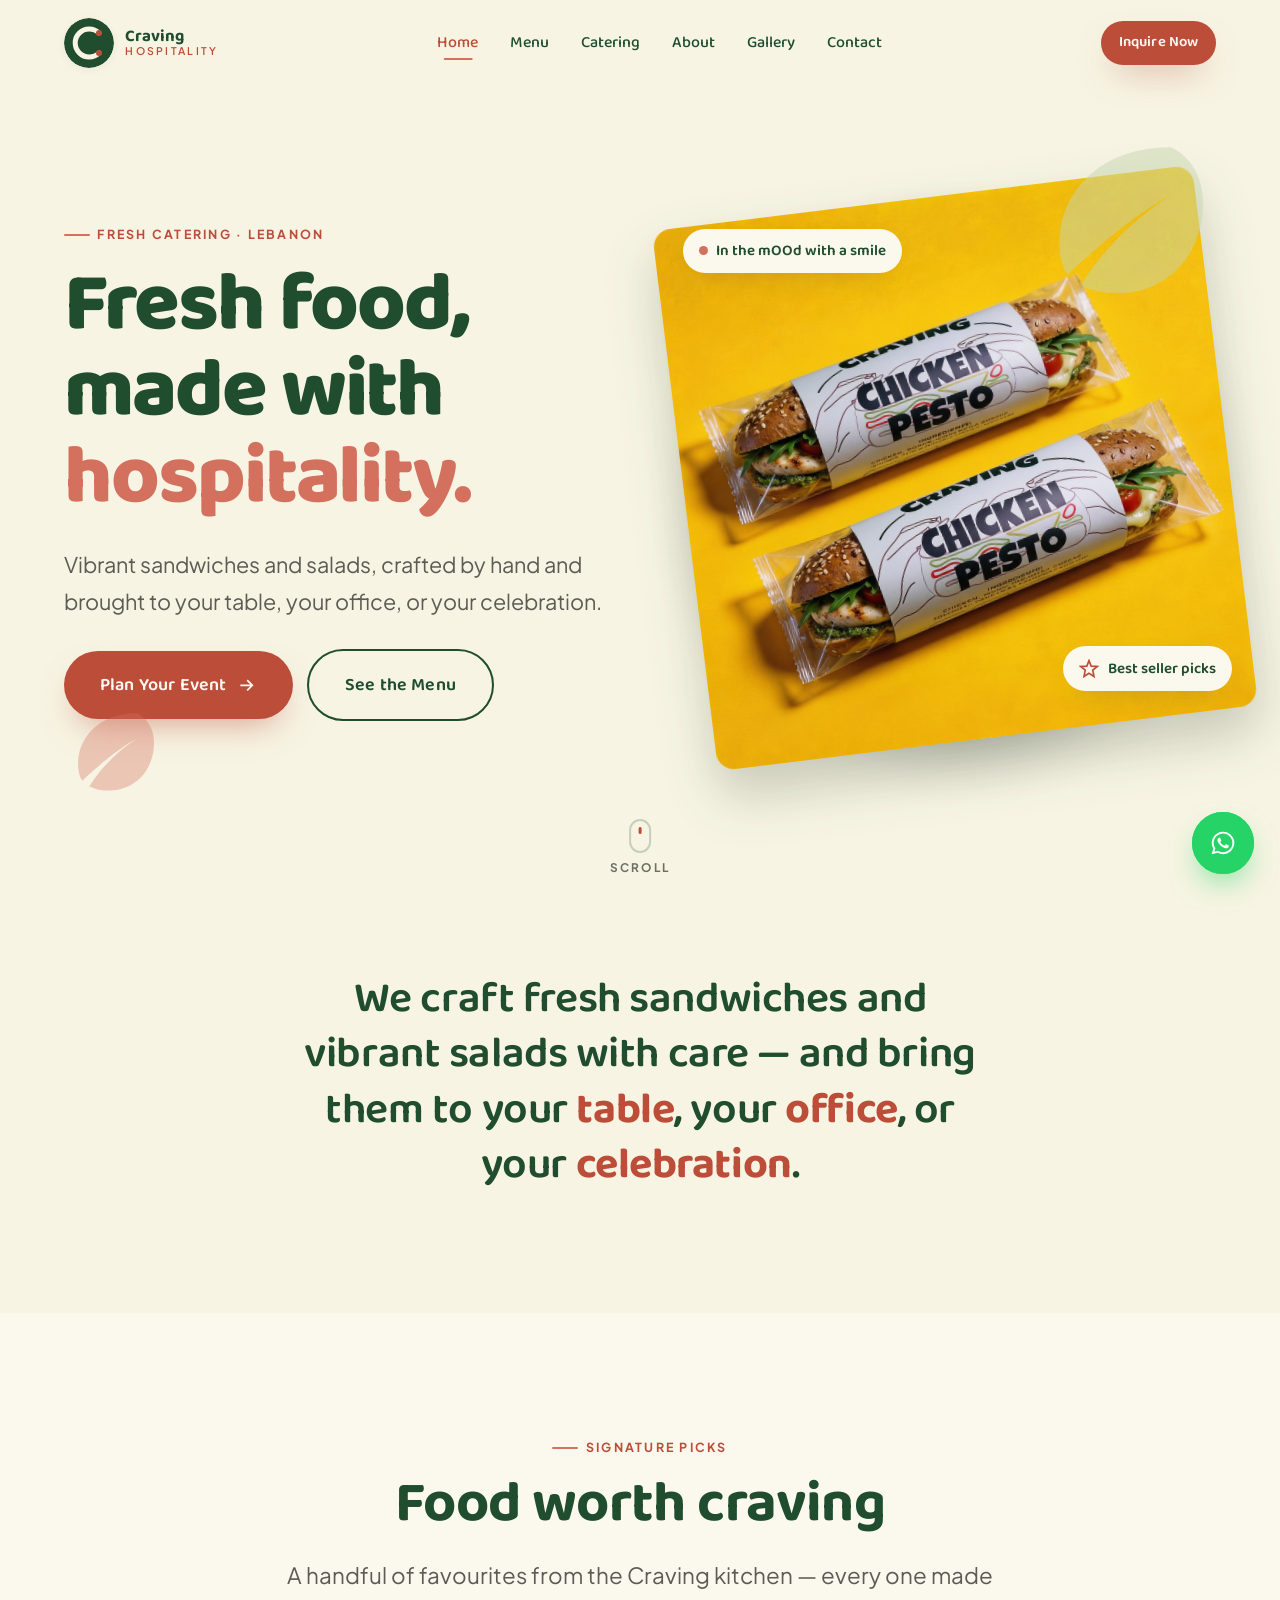
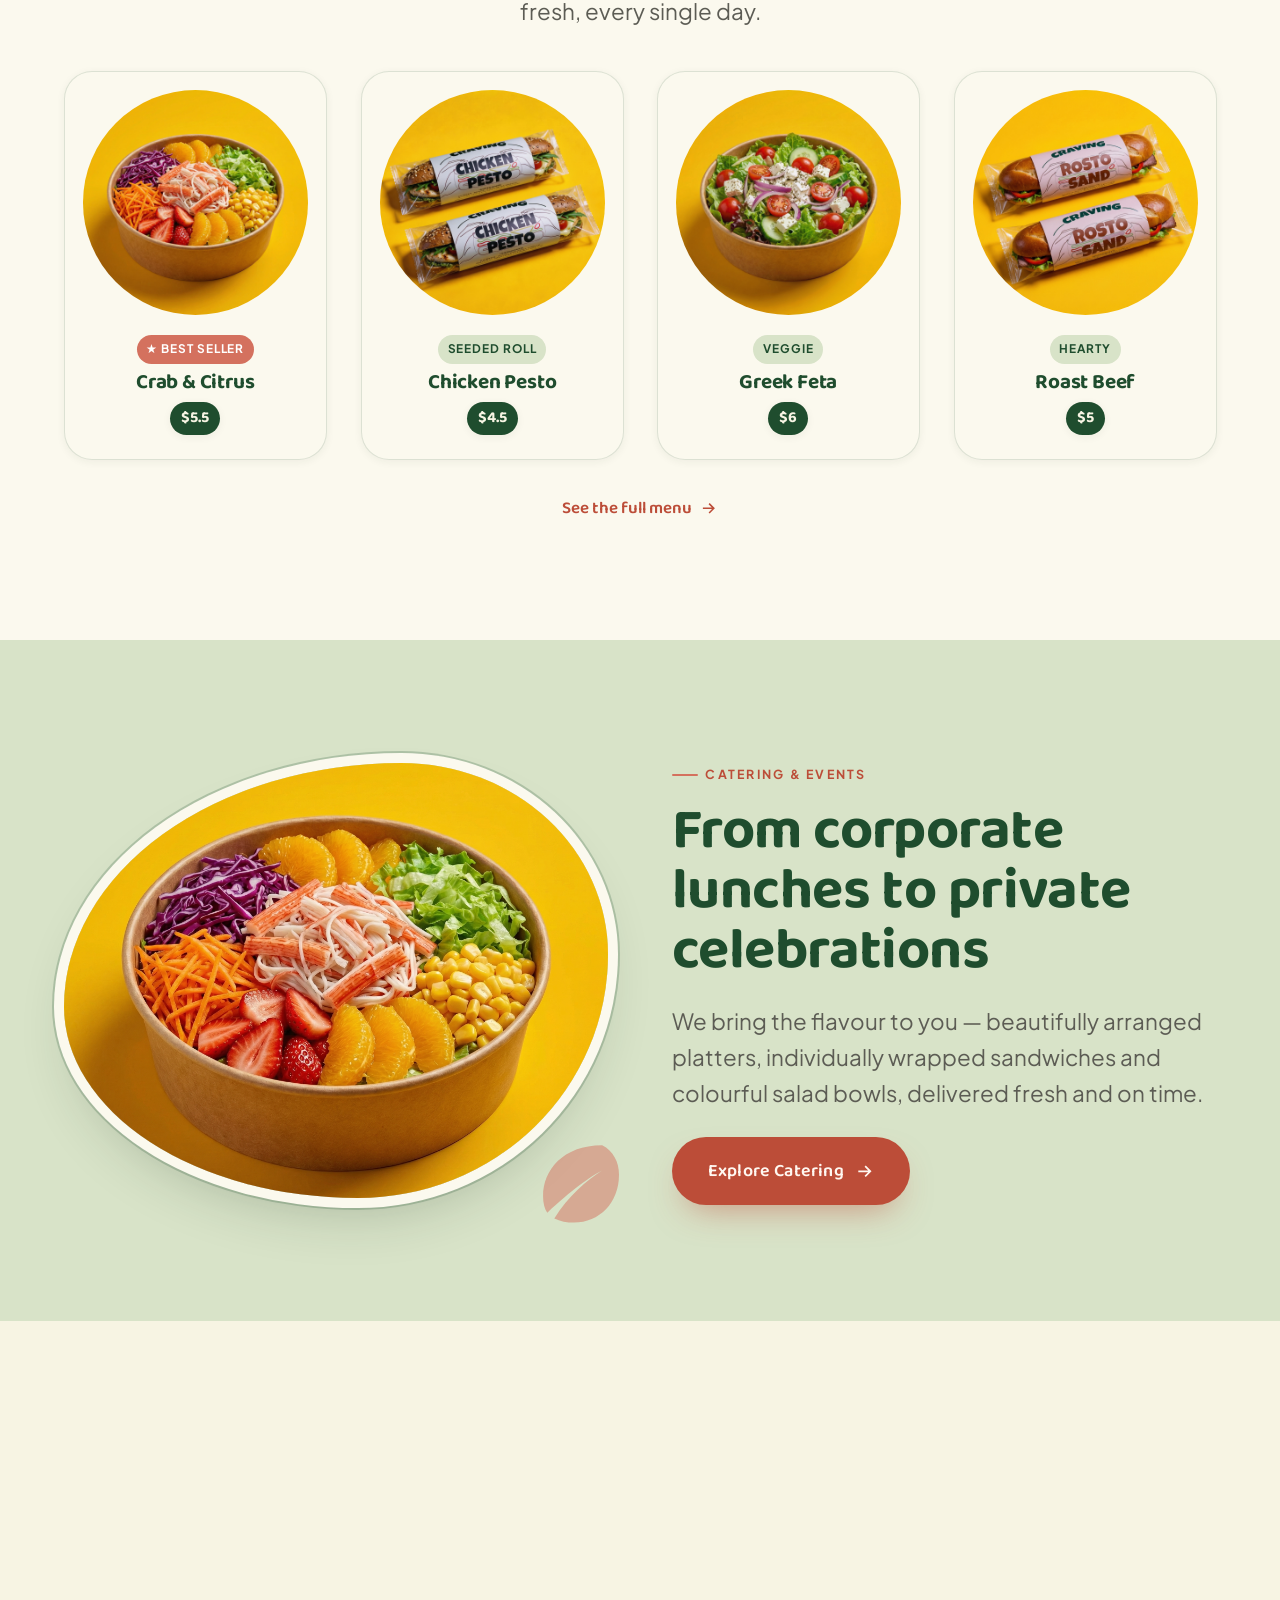
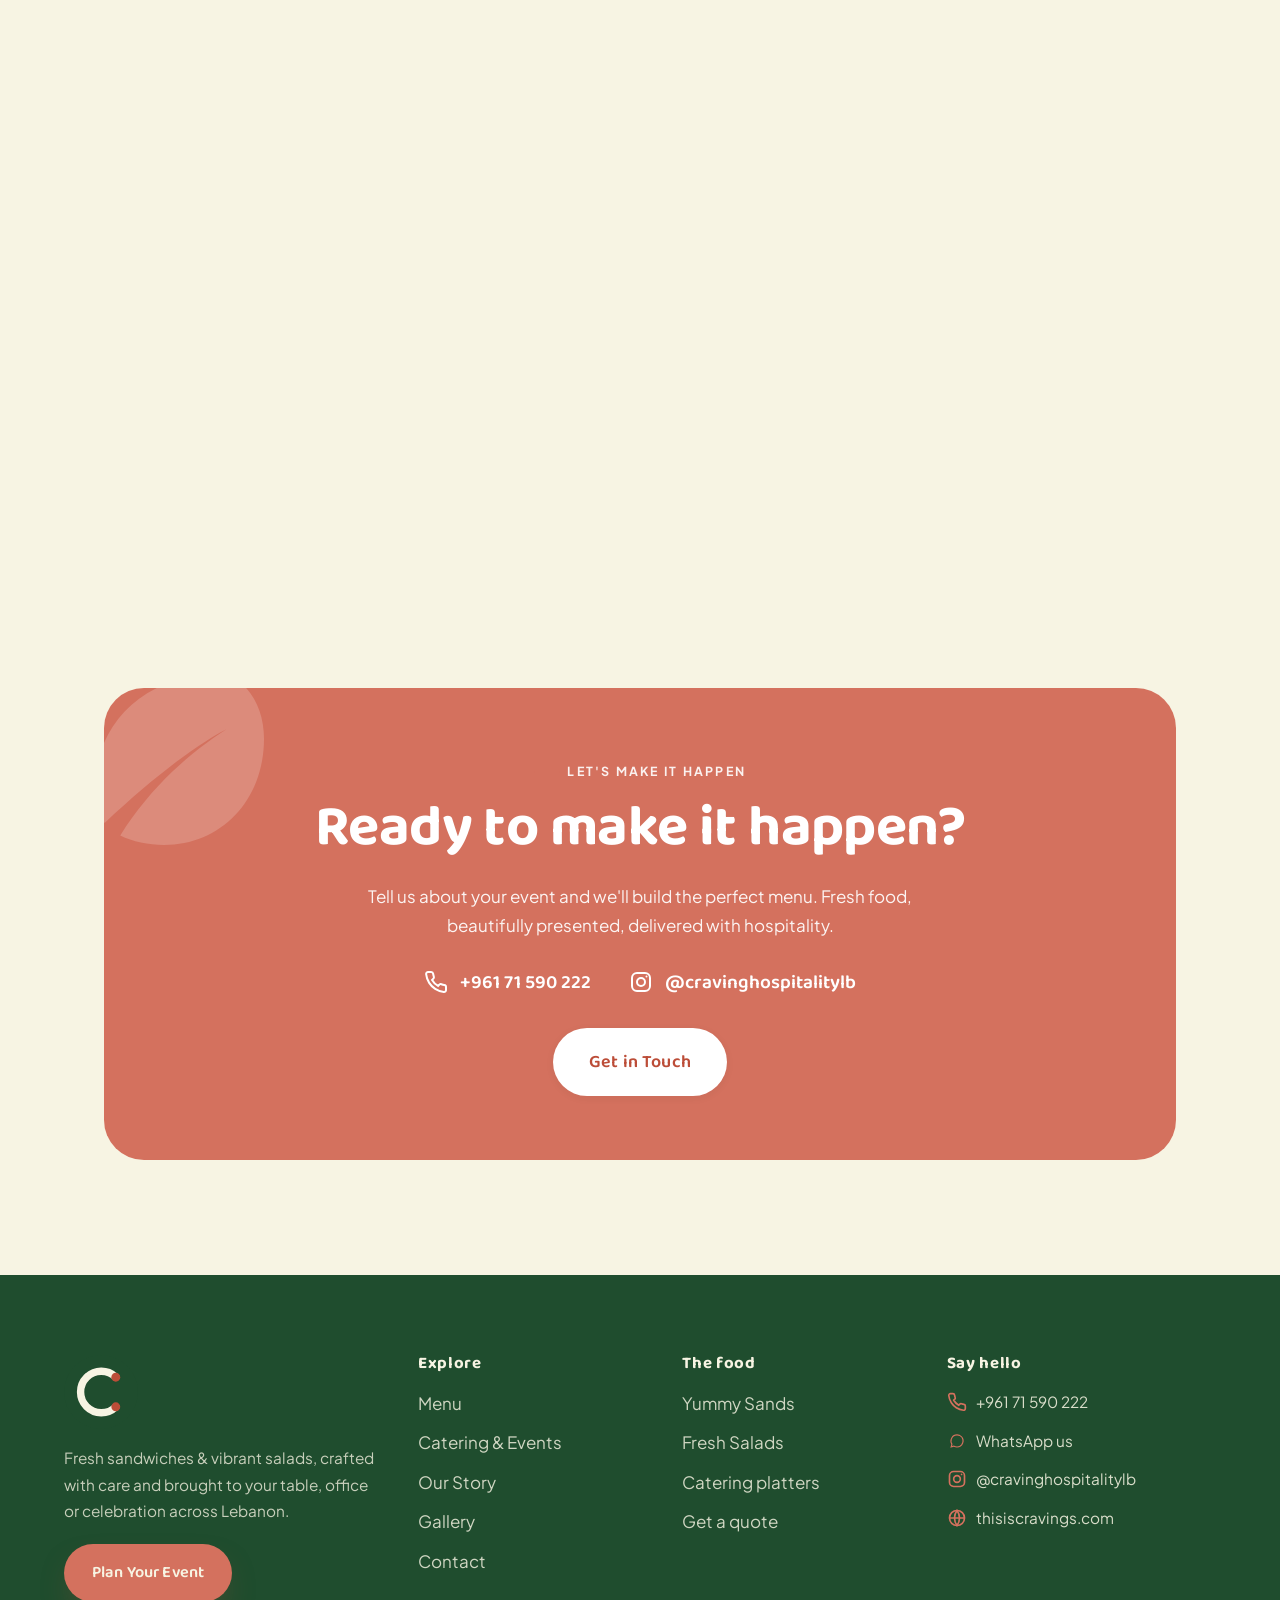
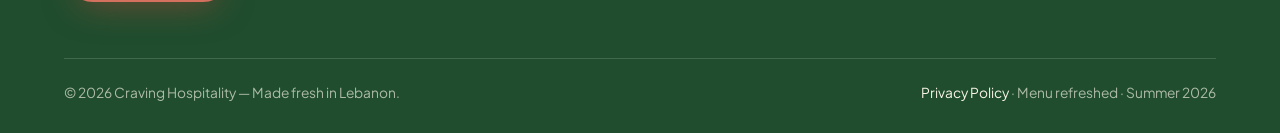
==== commit f8dad04d: "Add privacy policy page and link it in all footers Co-Authored-By: Claude Sonnet 4.6 <noreply@anthro" ====
--- a/index.html
+++ b/index.html
@@ -270,7 +270,7 @@
     </div>
     <div class="footer__bottom">
       <span>© <span id="year"></span> Craving Hospitality — Made fresh in Lebanon.</span>
-      <span>Menu refreshed · Summer 2026</span>
+      <span><a href="privacy.html">Privacy Policy</a> · Menu refreshed · Summer 2026</span>
     </div>
   </div>
 </footer>
--- a/assets/css/styles.css
+++ b/assets/css/styles.css
@@ -494,14 +494,16 @@
   .hero__grid{grid-template-columns:1fr;text-align:center}
   .hero__sub{margin-inline:auto}
   .hero__cta{justify-content:center}
-  .hero__media{order:-1;max-width:440px;margin-inline:auto}
+  .hero__media{order:-1;max-width:360px;margin-inline:auto}
   .hero__scroll{display:none}
+  .hero__pill--a{left:2%;top:4%}
+  .hero__pill--b{right:2%;bottom:6%}
   .split{grid-template-columns:1fr}
   .split__media{order:-1;aspect-ratio:16/10}
   .steps{grid-template-columns:1fr;max-width:420px;margin-inline:auto;gap:2.4rem}
   .stats{grid-template-columns:1fr 1fr;gap:2rem}
   .masonry{columns:2}
-  .dishrow{grid-template-columns:1fr;gap:18px}
+  .dishrow{grid-template-columns:repeat(2,1fr);gap:18px}
 }
 @media (max-width:680px){
   body{font-size:16px}
@@ -509,12 +511,39 @@
   .masonry{columns:1}
   .footer__grid{grid-template-columns:1fr}
   .footer__bottom{justify-content:flex-start;flex-direction:column}
-  .hero__pill--a{left:0}
-  .hero__pill--b{right:0}
+  .hero__pill--a{left:0;top:3%}
+  .hero__pill--b{right:0;bottom:5%}
   .fab__tip{display:none}
-  /* horizontal scroll for featured on small screens */
   .dishrow.scroll{grid-auto-flow:column;grid-template-columns:none;grid-auto-columns:78%;overflow-x:auto;scroll-snap-type:x mandatory;padding-bottom:1rem;margin-inline:calc(var(--gut)*-1);padding-inline:var(--gut)}
   .dishrow.scroll>*{scroll-snap-align:center}
+  .contactrow a{font-size:1rem}
+  .footer__contact a{font-size:.9rem}
+  .hero__media{max-width:260px}
+  .hero__food{width:96%;rotate:-4deg}
+  .hero__grid{gap:14px}
+  .card__media{aspect-ratio:3/2}
+}
+@media (max-width:480px){
+  h1{font-size:clamp(2.1rem,1.6rem + 3.5vw,2.7rem)}
+  h2{font-size:clamp(1.75rem,1.4rem + 2.5vw,2.1rem)}
+  .section{padding-block:clamp(36px,8vw,56px)}
+  .section--tight{padding-block:clamp(20px,5vw,36px)}
+  .hero{padding-top:94px;padding-bottom:24px}
+  .hero__media{max-width:200px}
+  .hero__grid{gap:8px}
+  .phero{padding-top:clamp(106px,14vw,130px);padding-bottom:clamp(24px,5vw,40px)}
+  .menubar__inner{flex-direction:column;align-items:flex-start;gap:10px}
+  .filters{width:100%;flex-wrap:nowrap;overflow-x:auto;padding-bottom:.5rem;scrollbar-width:none}
+  .filters::-webkit-scrollbar{display:none}
+  .hero__pill{font-size:.8rem;padding:.4em .75em;gap:.35em}
+  .hero__pill svg{width:16px;height:16px}
+  .stats{gap:1rem}
+  .ctaband{padding:clamp(22px,5vw,32px)}
+  .formwrap{padding:clamp(18px,5vw,28px)}
+  .fnav{flex-direction:column-reverse;gap:.7rem}
+  .fnav .btn{width:100%;justify-content:center}
+  .lb-prev{left:1vw}
+  .lb-next{right:1vw}
 }
 
 /* ---------- Menu page ---------- */
@@ -556,6 +585,45 @@
 .mt-1{margin-top:1rem}.mt-2{margin-top:2rem}.mb-0{margin-bottom:0}
 .sr-only{position:absolute;width:1px;height:1px;padding:0;margin:-1px;overflow:hidden;clip:rect(0,0,0,0);border:0}
 
+/* ============================================================
+   MOBILE POLISH — all rules use max-width; desktop untouched
+   ============================================================ */
+
+/* 481–560 px: fill the section-padding gap between the 480 and 680 breakpoints */
+@media (min-width:481px) and (max-width:560px){
+  .section{padding-block:clamp(44px,9vw,60px)}
+  .section--tight{padding-block:clamp(24px,5.5vw,40px)}
+}
+
+/* ≤ 680 px ------------------------------------------------------- */
+@media (max-width:680px){
+  /* Purely decorative animated shapes (aria-hidden) — distracting at small sizes */
+  .deco--spin,.deco--float{display:none}
+
+  /* "How it works" step icons: scale down for single-column stacked layout */
+  .step__icon{width:72px;height:72px}
+  .step__icon svg{width:36px;height:36px}
+  .step__icon::after{width:28px;height:28px;top:-8px;right:-8px;font-size:.82rem}
+
+  /* CTA band: reduce from 40px radius (--r-xl) so it doesn't look over-rounded */
+  .ctaband{border-radius:var(--r-lg)}
+}
+
+/* ≤ 480 px ------------------------------------------------------- */
+@media (max-width:480px){
+  /* Two-button CTA pairs: stack vertically so neither wraps mid-word */
+  .hero__cta{flex-direction:column;align-items:stretch}
+  .hero__cta .btn{width:100%;justify-content:center}
+
+  /* Contact link row in closing CTA band: stack cleanly */
+  .contactrow{flex-direction:column;align-items:center;gap:.75rem}
+  .contactrow a{font-size:.95rem}
+
+  /* Story-media on About page: single column is cleaner than two 158px columns */
+  .story-media{grid-template-columns:1fr}
+  .story-media img{height:220px;object-fit:cover}
+}
+
 @media (prefers-reduced-motion:reduce){
   *,*::before,*::after{animation-duration:.001ms!important;animation-iteration-count:1!important;transition-duration:.001ms!important;scroll-behavior:auto!important}
   .reveal{opacity:1!important;transform:none!important}
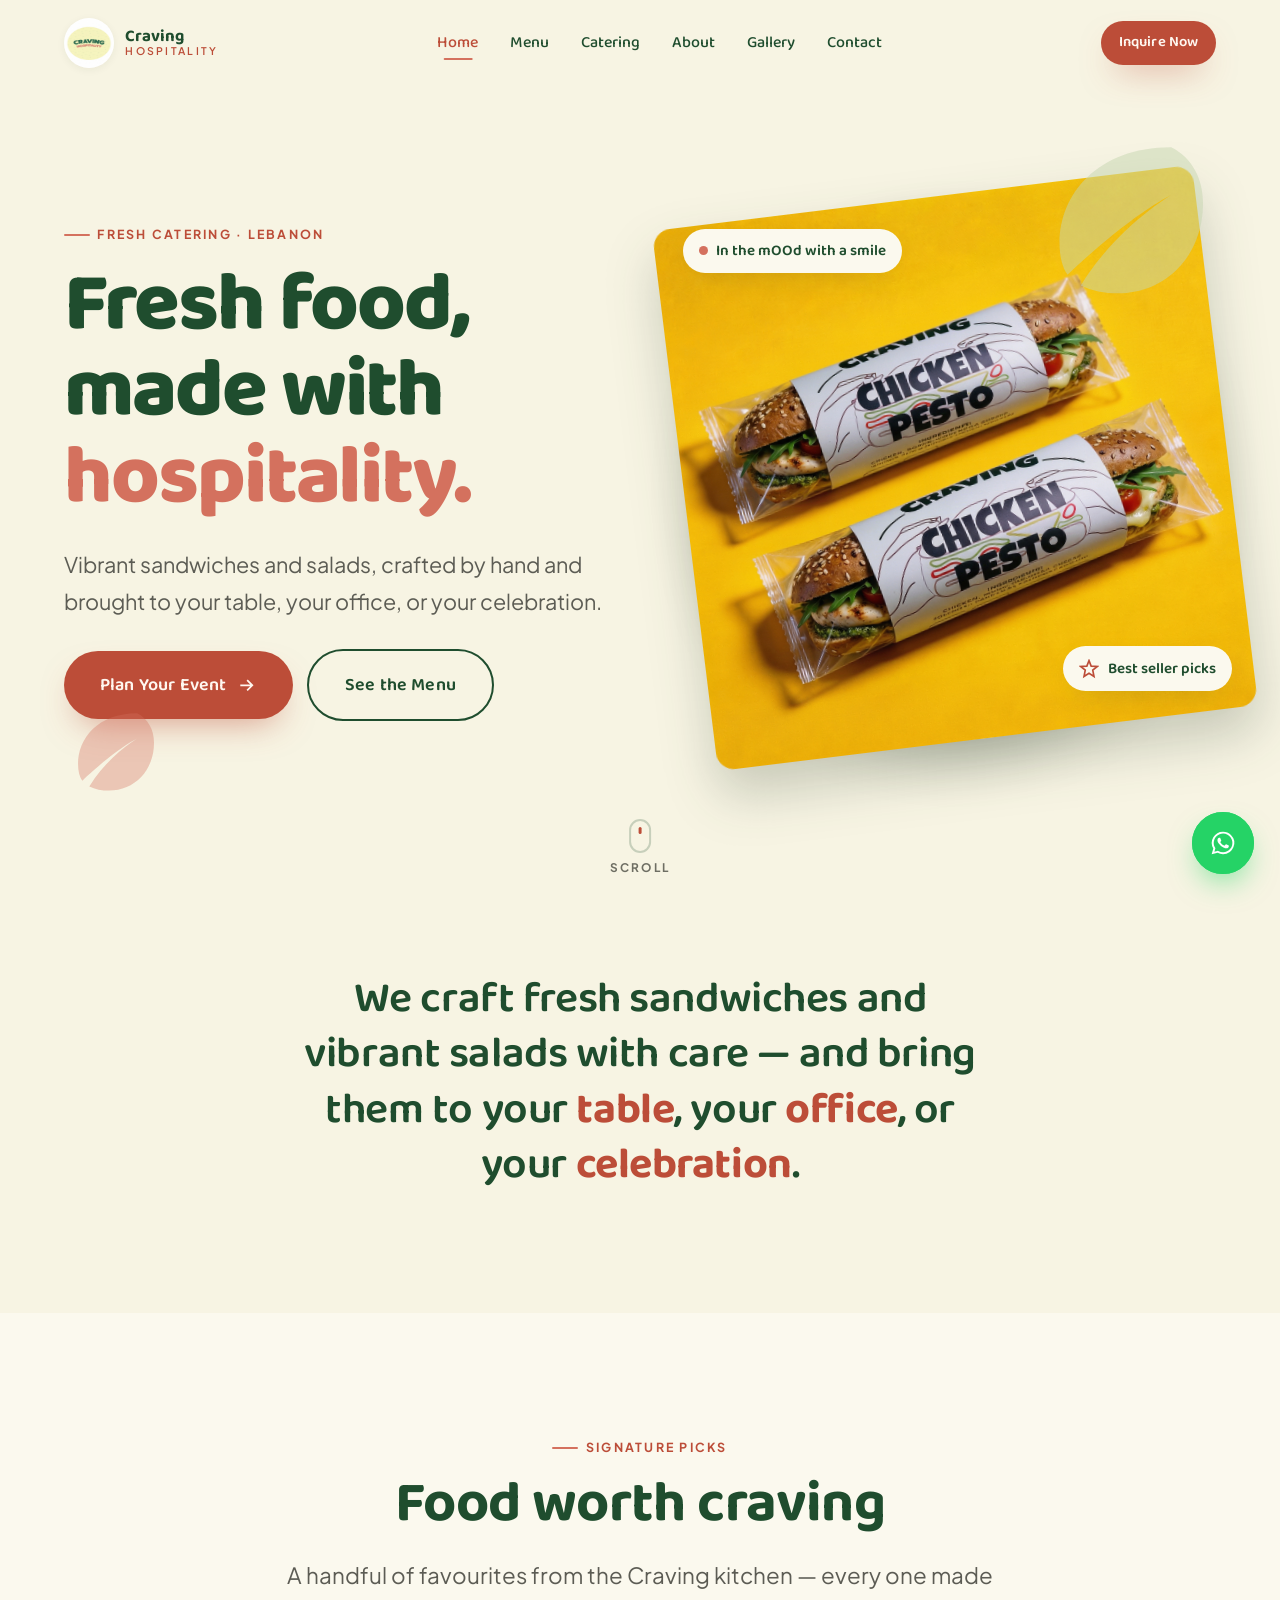
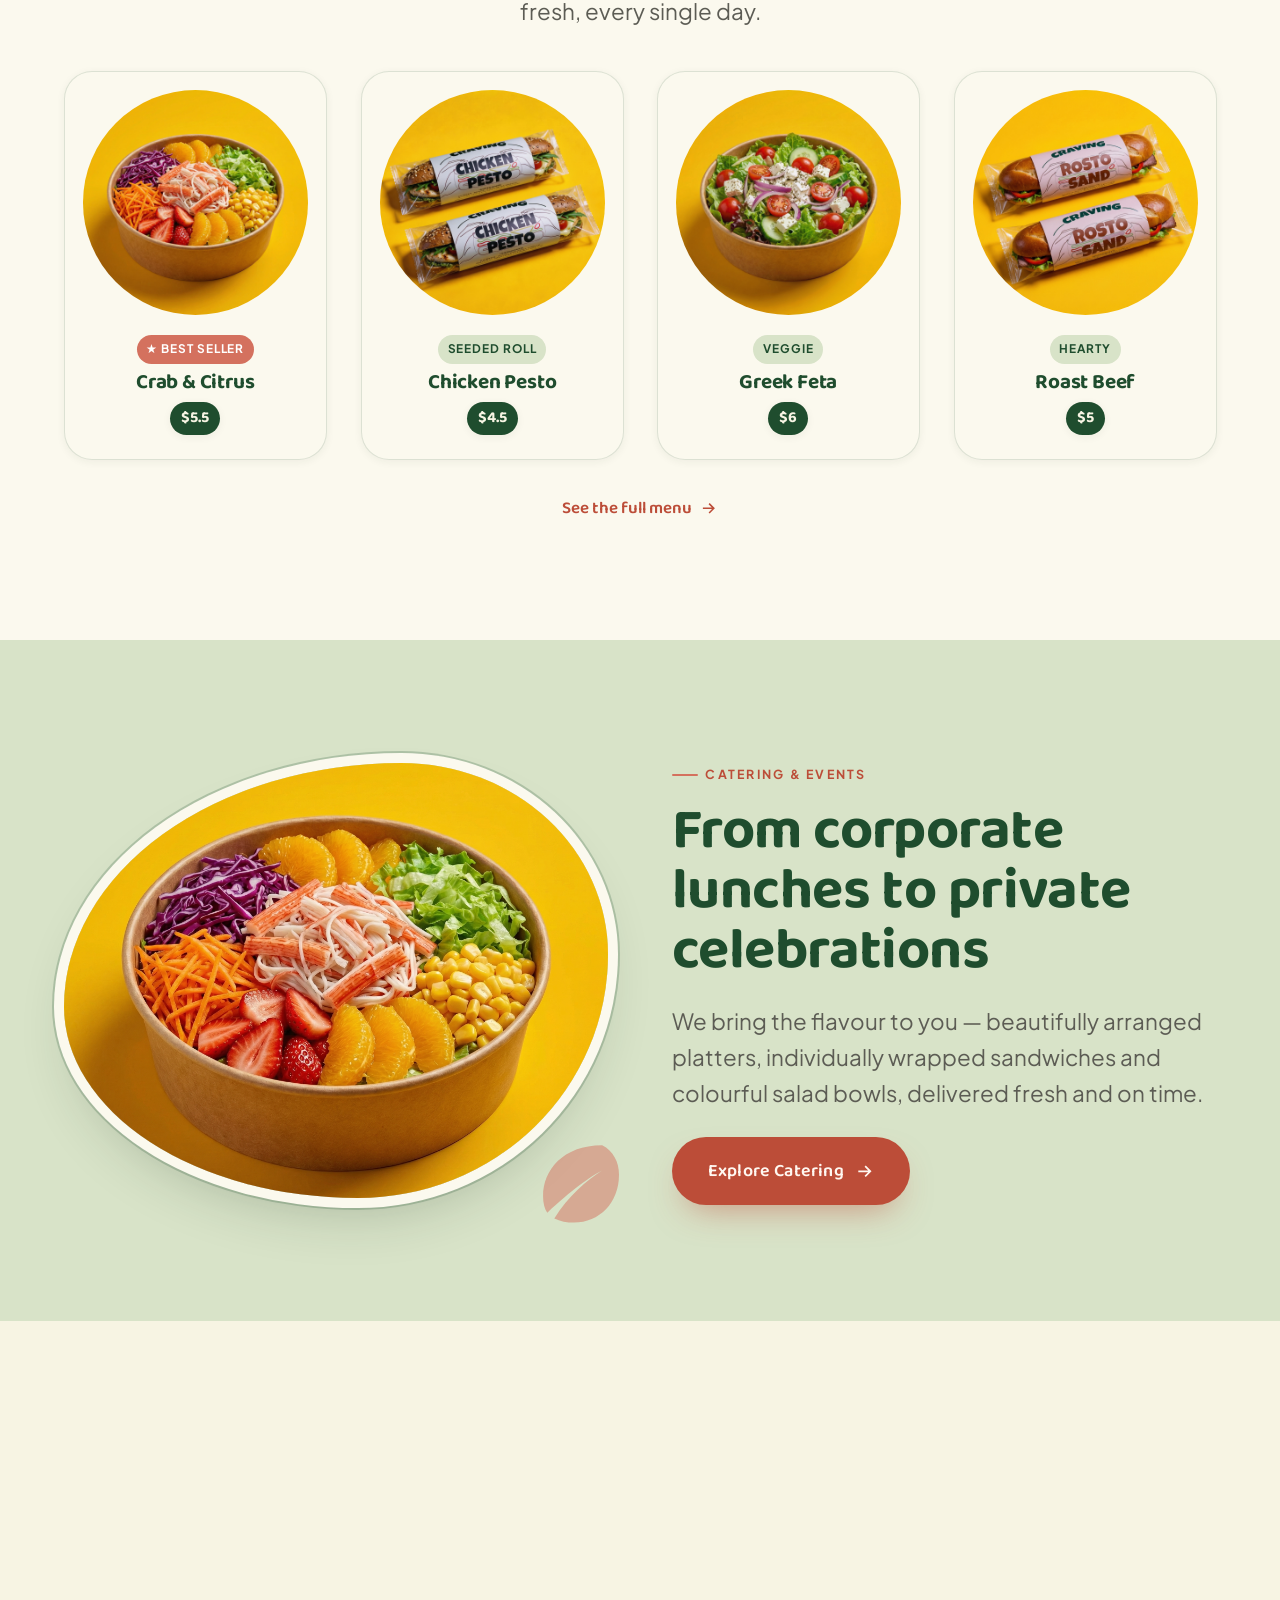
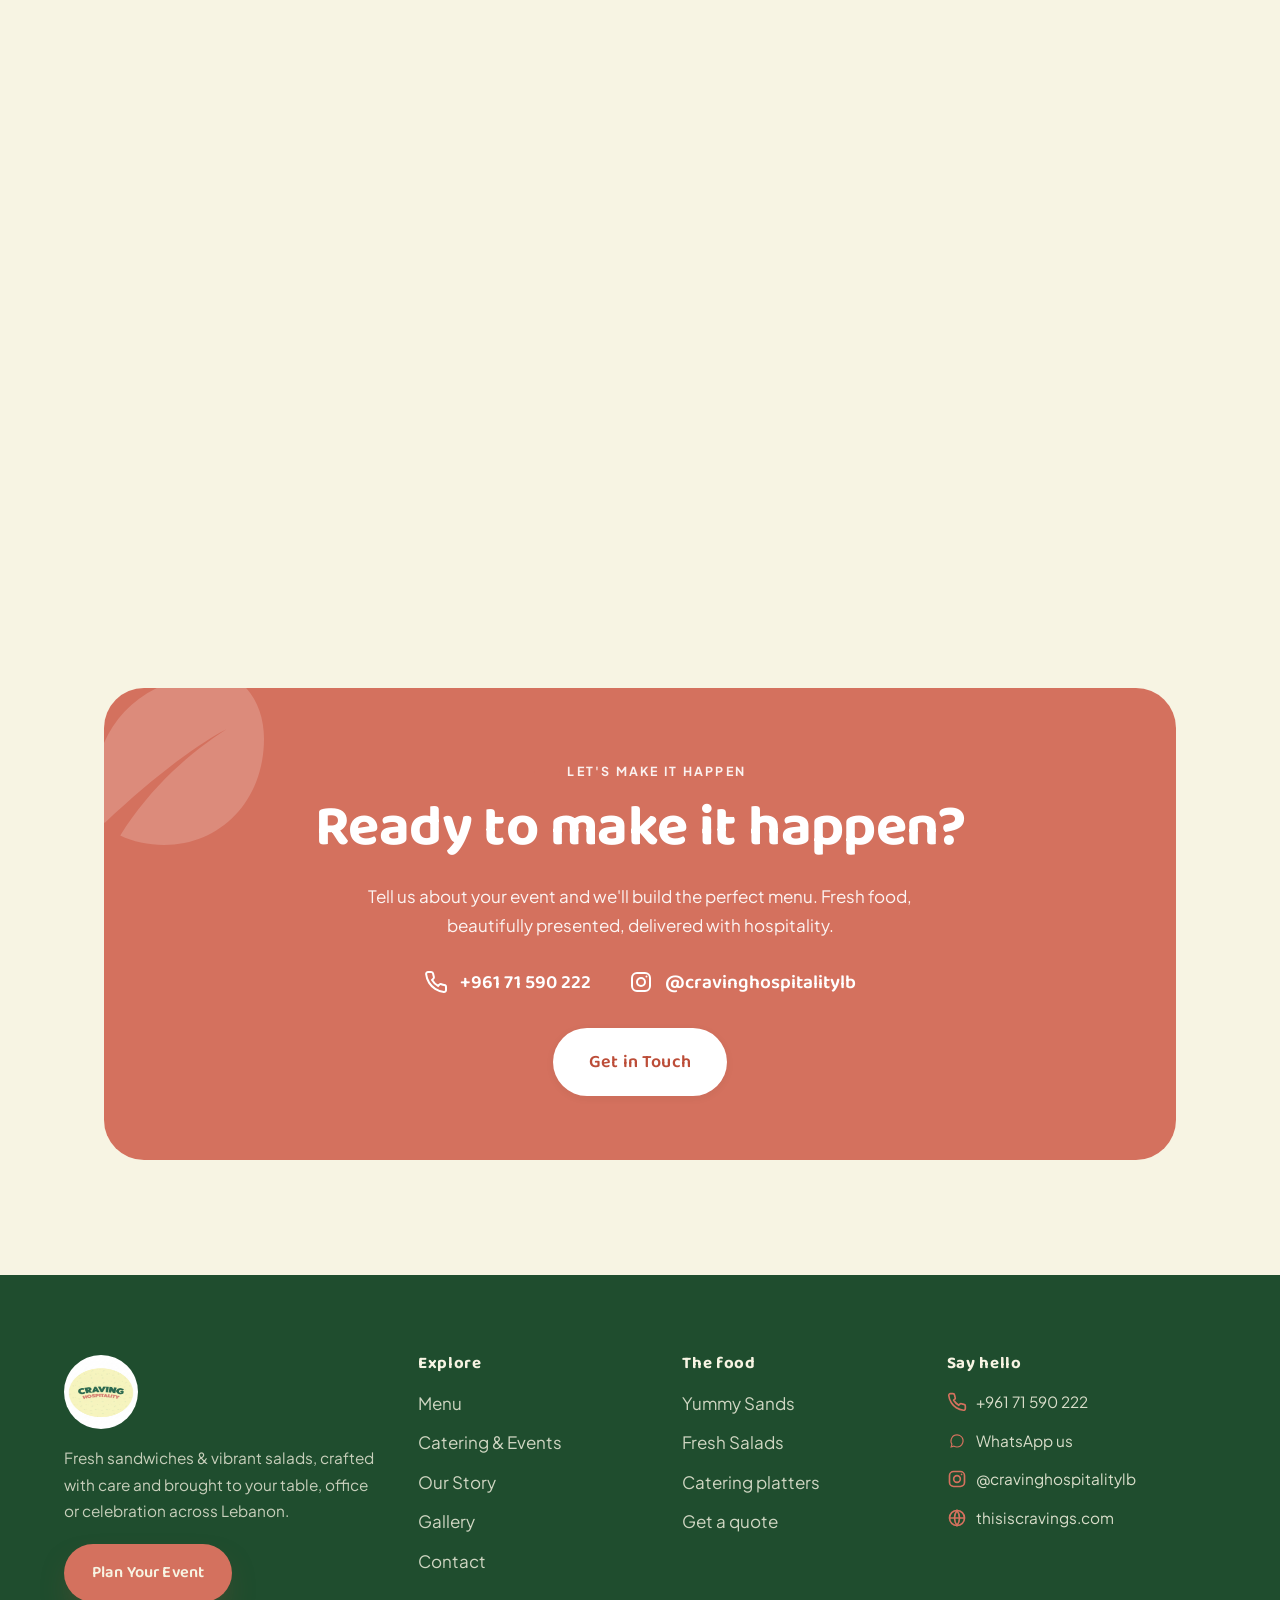
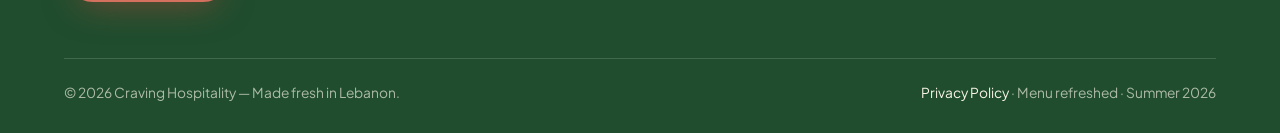
==== commit bfa5289c: "Replace C logo with new Craving Hospitality circular logo across all pages Co-Authored-By: Claude So" ====
--- a/index.html
+++ b/index.html
@@ -1,4 +1,4 @@
-<!DOCTYPE html>
+﻿<!DOCTYPE html>
 <html lang="en">
 <head>
 <meta charset="UTF-8">
@@ -6,8 +6,8 @@
 <title>Craving Hospitality — Fresh Catering in Lebanon | Sandwiches & Salads</title>
 <meta name="description" content="Craving Hospitality crafts fresh sandwiches and vibrant salads with care — premium catering for corporate lunches, parties and celebrations across Lebanon. Plan your event today.">
 <meta name="theme-color" content="#F7F4E3">
-<link rel="icon" href="assets/img/logo.svg" type="image/svg+xml">
-<link rel="apple-touch-icon" href="assets/img/logo.svg">
+<link rel="icon" href="assets/img/logo.png" type="image/png">
+<link rel="apple-touch-icon" href="assets/img/logo.png">
 <meta property="og:type" content="website">
 <meta property="og:title" content="Craving Hospitality — Fresh Catering in Lebanon">
 <meta property="og:description" content="Fresh sandwiches & vibrant salads, brought to your table, office or celebration across Lebanon.">
@@ -18,20 +18,20 @@
 <link href="https://fonts.googleapis.com/css2?family=Baloo+2:wght@500;600;700;800&family=Plus+Jakarta+Sans:ital,wght@0,400;0,500;0,600;0,700;1,500&display=swap" rel="stylesheet">
 <link rel="stylesheet" href="assets/css/styles.css">
 <script type="application/ld+json">
-{"@context":"https://schema.org","@type":"Caterer","name":"Craving Hospitality","image":"https://thisiscravings.com/assets/img/logo.svg","telephone":"+96171590222","url":"https://thisiscravings.com","servesCuisine":["Sandwiches","Salads"],"areaServed":{"@type":"Country","name":"Lebanon"},"priceRange":"$$","sameAs":["https://instagram.com/cravinghospitalitylb"],"address":{"@type":"PostalAddress","addressCountry":"LB","addressRegion":"Beirut"}}
+{"@context":"https://schema.org","@type":"Caterer","name":"Craving Hospitality","image":"https://thisiscravings.com/assets/img/logo.png","telephone":"+96171590222","url":"https://thisiscravings.com","servesCuisine":["Sandwiches","Salads"],"areaServed":{"@type":"Country","name":"Lebanon"},"priceRange":"$$","sameAs":["https://instagram.com/cravinghospitalitylb"],"address":{"@type":"PostalAddress","addressCountry":"LB","addressRegion":"Beirut"}}
 </script>
 </head>
 <body>
 
 <!-- PRELOADER -->
-<div class="loader" id="loader"><img src="assets/img/logo.svg" alt="Loading Craving Hospitality"></div>
+<div class="loader" id="loader"><img src="assets/img/logo.png" alt="Loading Craving Hospitality"></div>
 
 <!-- NAV -->
 <header class="nav" id="nav">
   <div class="container container--wide">
     <div class="nav__inner">
       <a class="nav__logo" href="index.html" aria-label="Craving Hospitality — home">
-        <img src="assets/img/logo.svg" alt="Craving Hospitality logo" width="50" height="50">
+        <img src="assets/img/logo.png" alt="Craving Hospitality logo" width="50" height="50">
         <span>Craving<small>Hospitality</small></span>
       </a>
       <nav class="nav__links" aria-label="Primary">
@@ -53,7 +53,7 @@
 <!-- MOBILE MENU -->
 <div class="mobile" id="mobile">
   <div class="mobile__top">
-    <a class="nav__logo" href="index.html"><img src="assets/img/logo.svg" alt="" width="50" height="50"><span>Craving<small>Hospitality</small></span></a>
+    <a class="nav__logo" href="index.html"><img src="assets/img/logo.png" alt="" width="50" height="50"><span>Craving<small>Hospitality</small></span></a>
     <button class="mobile__close" id="mobileClose" aria-label="Close menu"><svg viewBox="0 0 24 24" fill="none" stroke="currentColor" stroke-width="2"><path d="M6 6l12 12M18 6L6 18"/></svg></button>
   </div>
   <nav class="mobile__links" aria-label="Mobile">
@@ -235,7 +235,7 @@
   <div class="container container--wide">
     <div class="footer__grid">
       <div class="footer__brand">
-        <img src="assets/img/logo.svg" alt="Craving Hospitality">
+        <img src="assets/img/logo.png" alt="Craving Hospitality">
         <p>Fresh sandwiches &amp; vibrant salads, crafted with care and brought to your table, office or celebration across Lebanon.</p>
         <div class="footer__cta"><a class="btn" href="catering.html#inquire" data-track="footer_plan">Plan Your Event</a></div>
       </div>
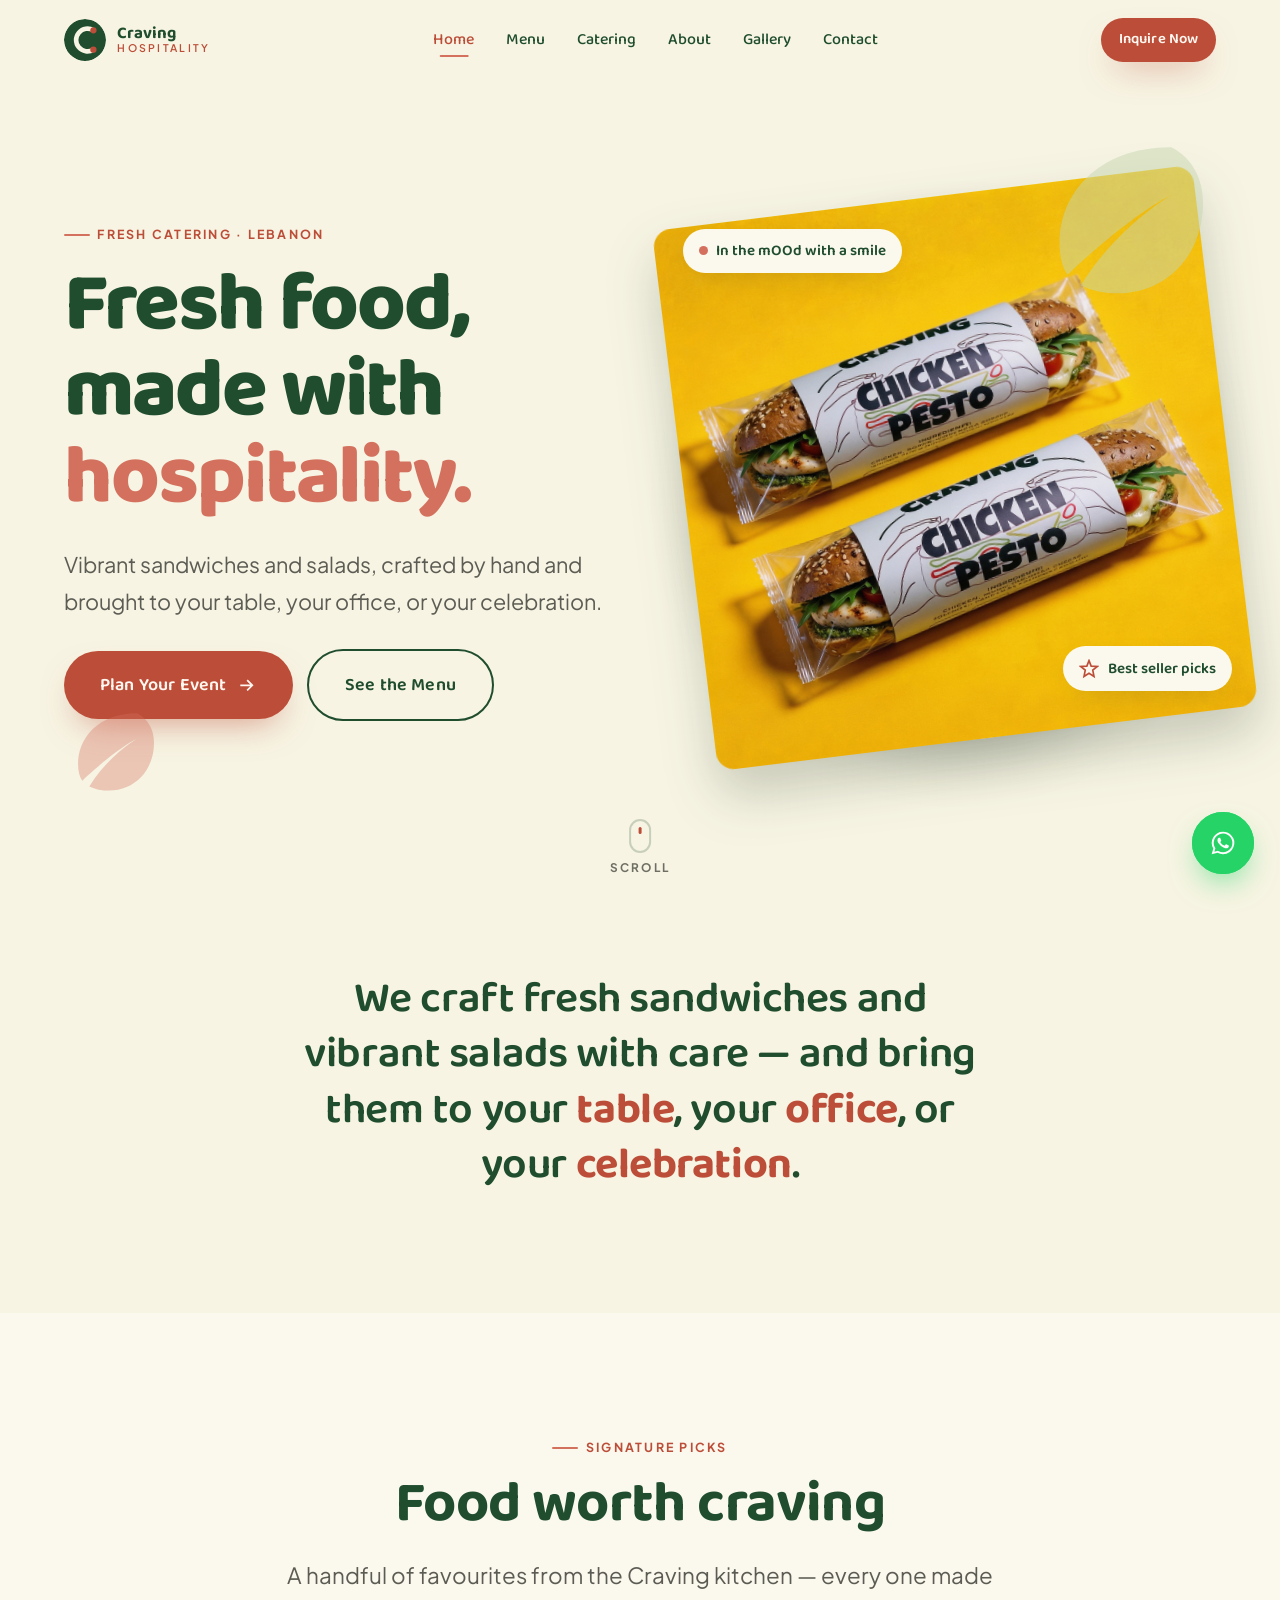
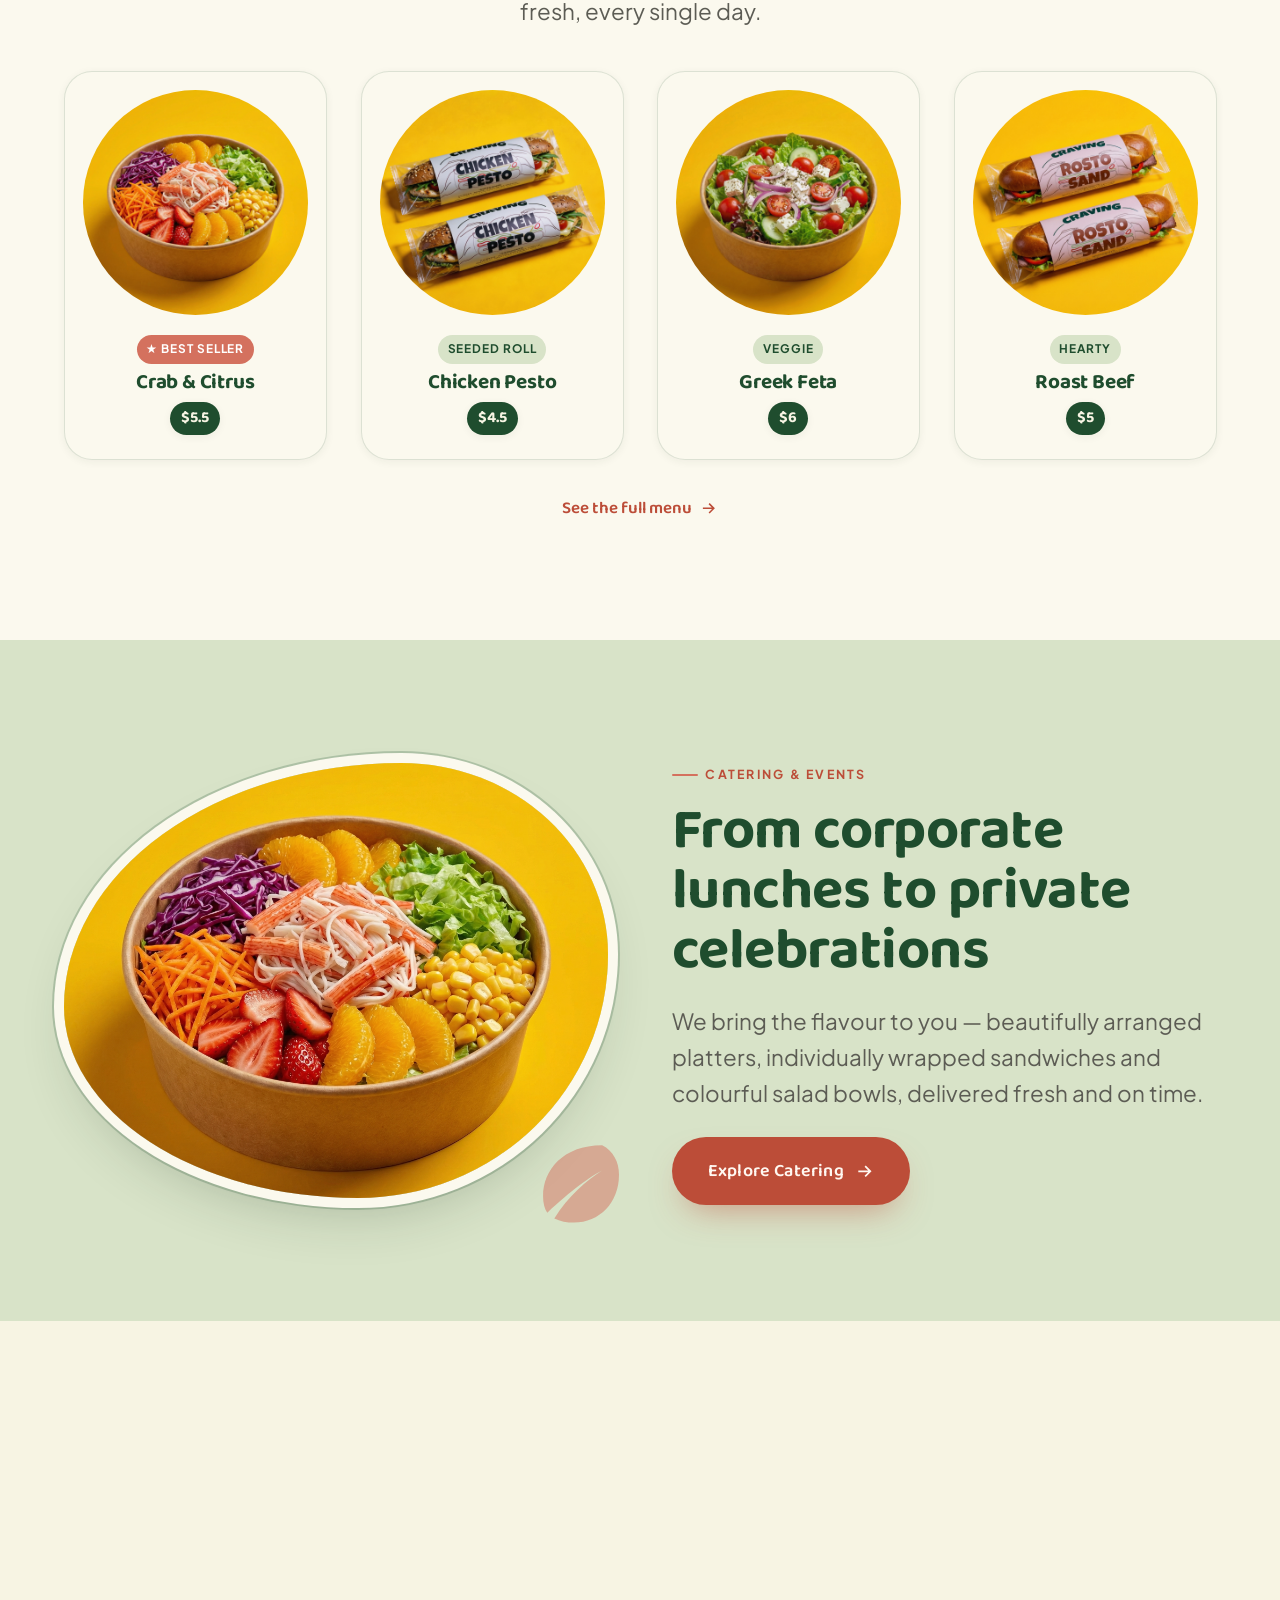
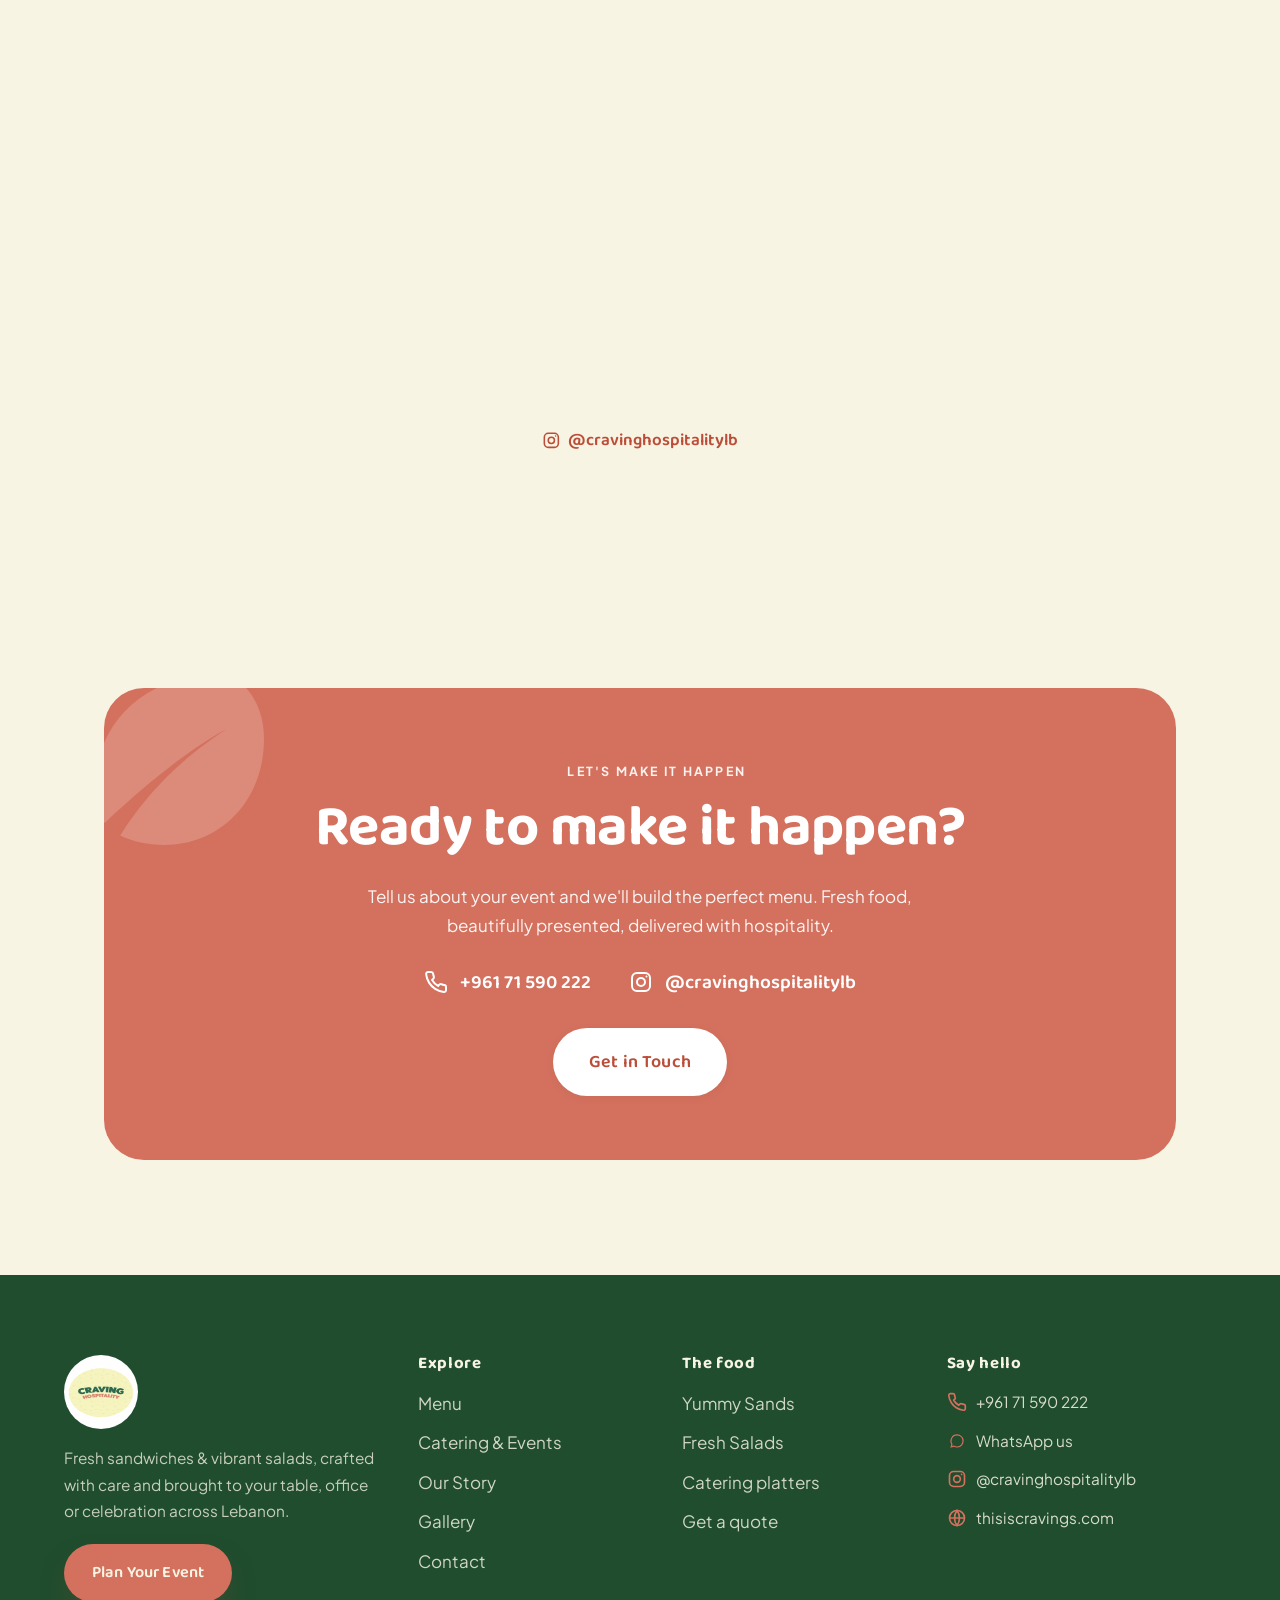
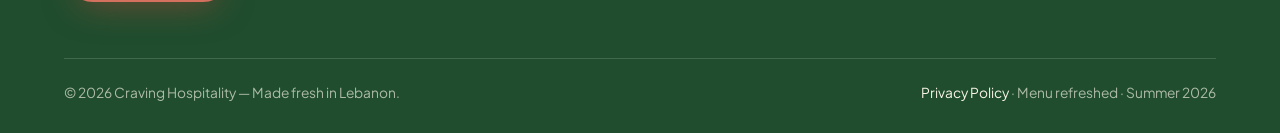
==== commit 152a9377: "Integrate nav logo — clean SVG emblem, remove badge shadow, balance sizing Co-Authored-By: Claude So" ====
--- a/index.html
+++ b/index.html
@@ -31,7 +31,7 @@
   <div class="container container--wide">
     <div class="nav__inner">
       <a class="nav__logo" href="index.html" aria-label="Craving Hospitality — home">
-        <img src="assets/img/logo.png" alt="Craving Hospitality logo" width="50" height="50">
+        <img src="assets/img/logo-nav.svg" alt="Craving Hospitality logo" width="42" height="42">
         <span>Craving<small>Hospitality</small></span>
       </a>
       <nav class="nav__links" aria-label="Primary">
@@ -53,7 +53,7 @@
 <!-- MOBILE MENU -->
 <div class="mobile" id="mobile">
   <div class="mobile__top">
-    <a class="nav__logo" href="index.html"><img src="assets/img/logo.png" alt="" width="50" height="50"><span>Craving<small>Hospitality</small></span></a>
+    <a class="nav__logo" href="index.html"><img src="assets/img/logo-nav.svg" alt="" width="42" height="42"><span>Craving<small>Hospitality</small></span></a>
     <button class="mobile__close" id="mobileClose" aria-label="Close menu"><svg viewBox="0 0 24 24" fill="none" stroke="currentColor" stroke-width="2"><path d="M6 6l12 12M18 6L6 18"/></svg></button>
   </div>
   <nav class="mobile__links" aria-label="Mobile">
--- a/assets/css/styles.css
+++ b/assets/css/styles.css
@@ -234,7 +234,7 @@
 }
 .nav__inner{display:flex;align-items:center;justify-content:space-between;gap:1.5rem}
 .nav__logo{display:flex;align-items:center;gap:.7rem;font-family:var(--font-display);font-weight:700;color:var(--forest);font-size:1.05rem;line-height:1}
-.nav__logo img{width:50px;height:50px;border-radius:var(--r-pill);box-shadow:var(--sh-1);transition:transform .3s var(--ease)}
+.nav__logo img{width:42px;height:42px;border-radius:50%;transition:transform .3s var(--ease)}
 .nav__logo:hover img{transform:rotate(-6deg) scale(1.04)}
 .nav__logo small{display:block;font-family:var(--font-body);font-weight:600;font-size:.66rem;letter-spacing:.22em;text-transform:uppercase;color:var(--coral-deep)}
 .nav__links{display:flex;align-items:center;gap:.3rem}
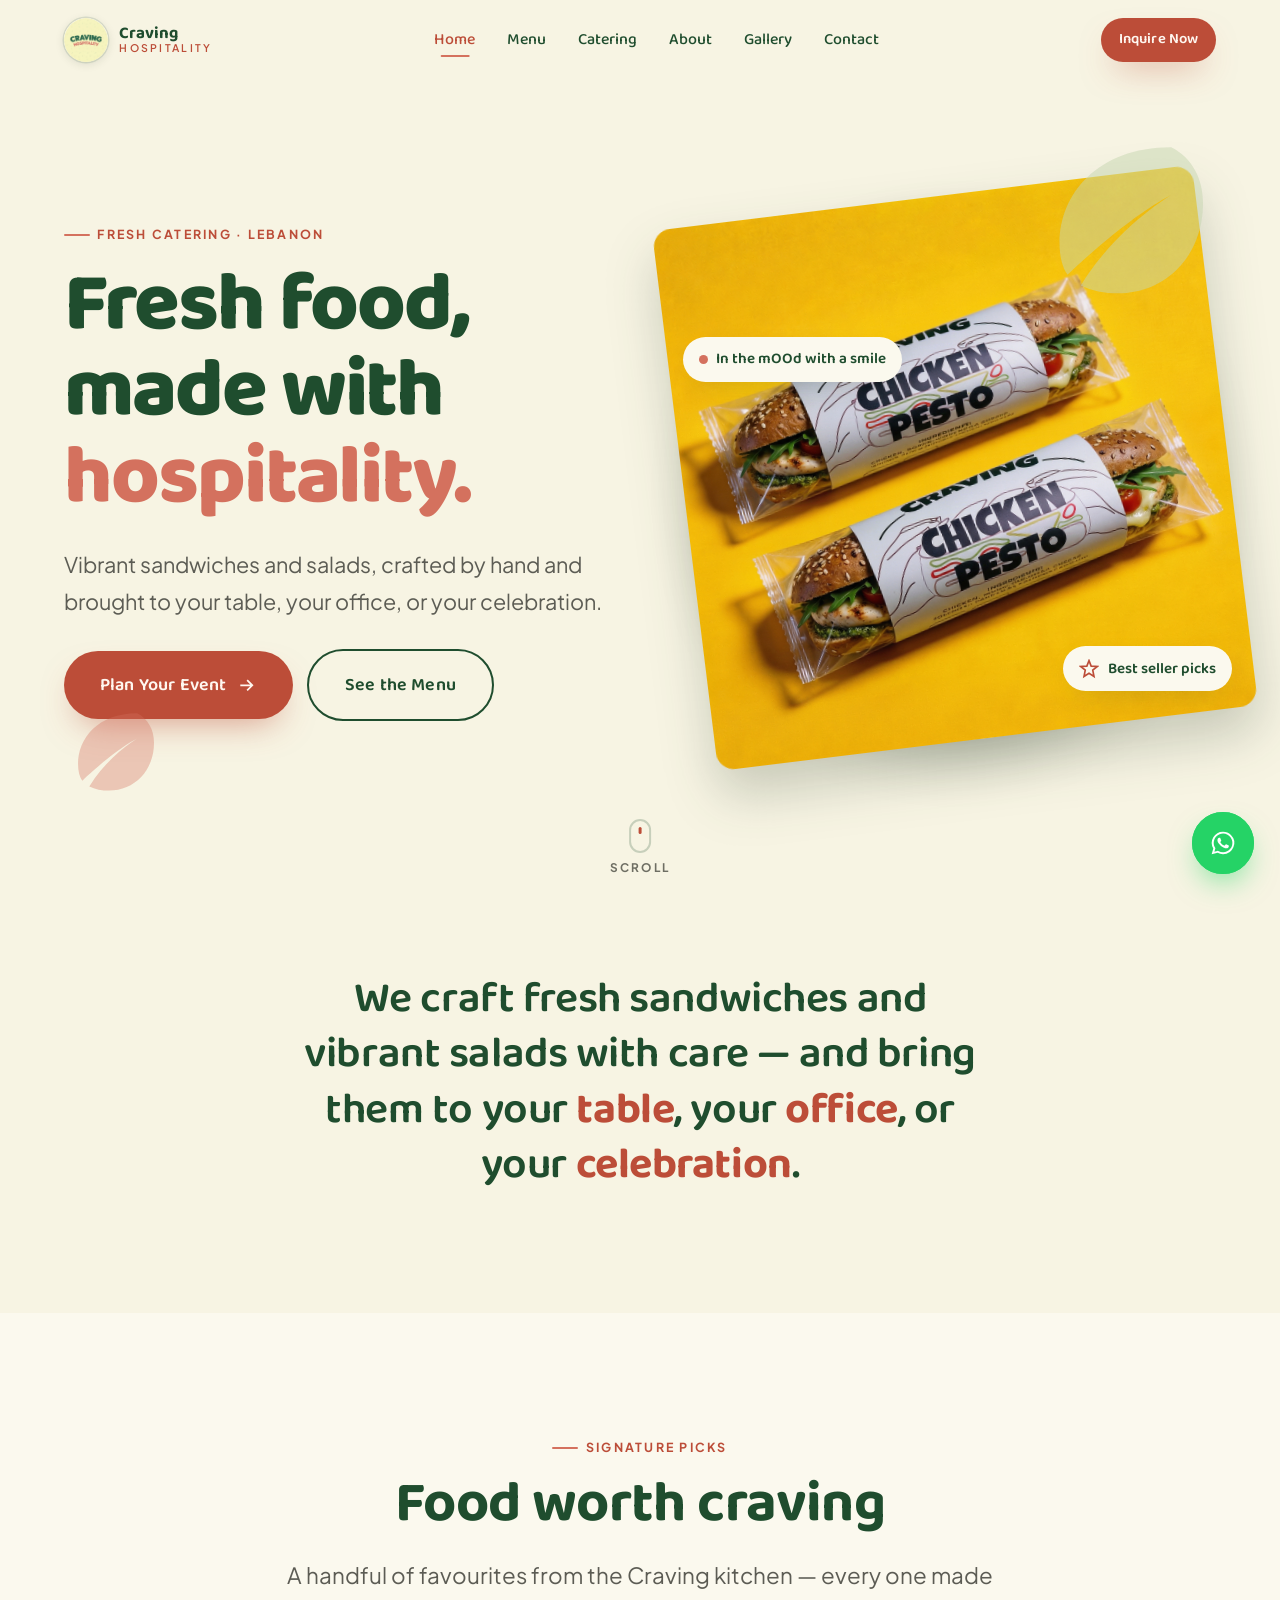
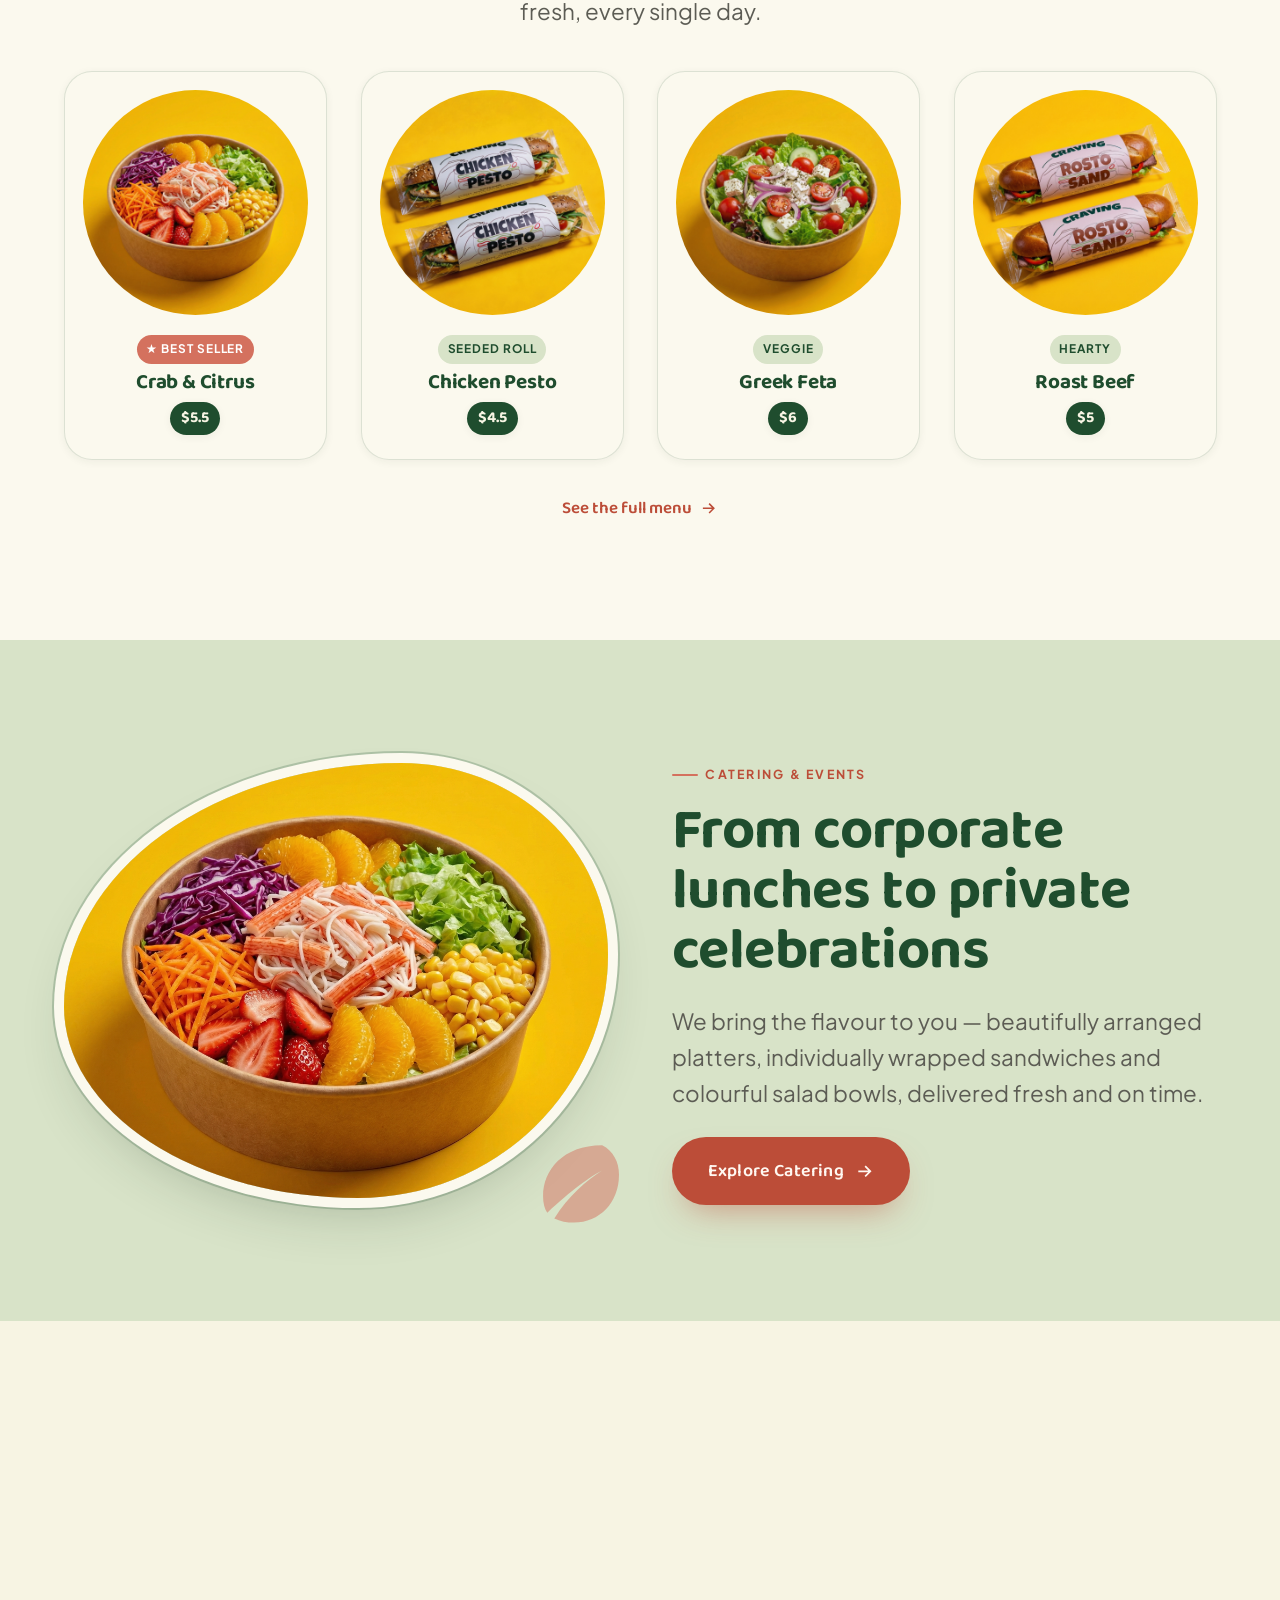
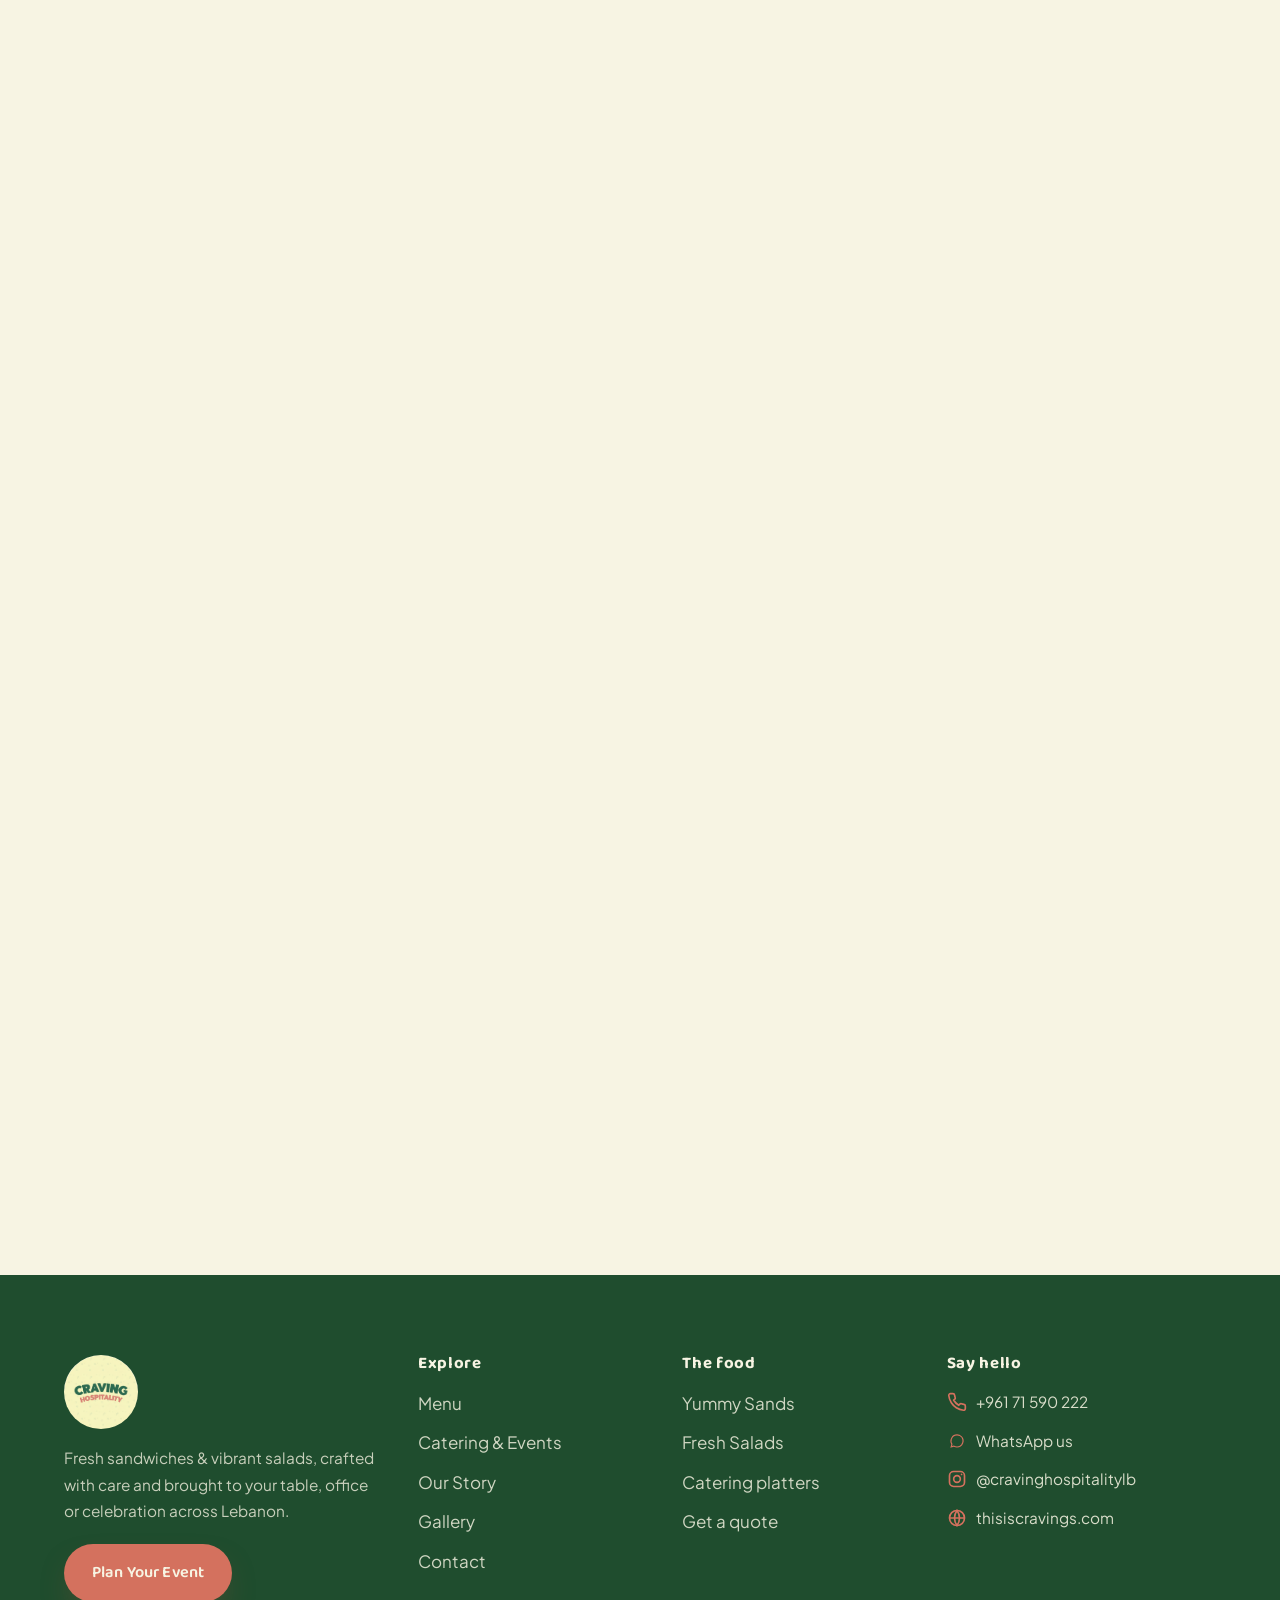
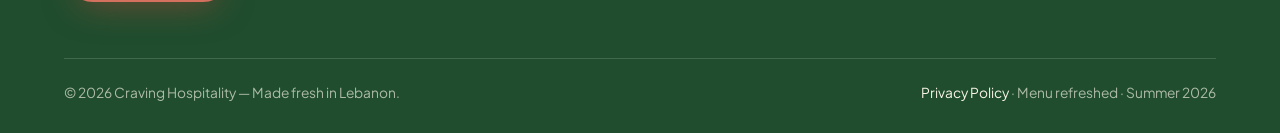
==== commit 889c18fe: "Use single Craving Hospitality logo everywhere — tight crop, no white gaps, remove C logo Co-Authore" ====
--- a/index.html
+++ b/index.html
@@ -31,7 +31,7 @@
   <div class="container container--wide">
     <div class="nav__inner">
       <a class="nav__logo" href="index.html" aria-label="Craving Hospitality — home">
-        <img src="assets/img/logo-nav.svg" alt="Craving Hospitality logo" width="42" height="42">
+        <img src="assets/img/logo.png" alt="Craving Hospitality logo" width="42" height="42">
         <span>Craving<small>Hospitality</small></span>
       </a>
       <nav class="nav__links" aria-label="Primary">
@@ -53,7 +53,7 @@
 <!-- MOBILE MENU -->
 <div class="mobile" id="mobile">
   <div class="mobile__top">
-    <a class="nav__logo" href="index.html"><img src="assets/img/logo-nav.svg" alt="" width="42" height="42"><span>Craving<small>Hospitality</small></span></a>
+    <a class="nav__logo" href="index.html"><img src="assets/img/logo.png" alt="" width="42" height="42"><span>Craving<small>Hospitality</small></span></a>
     <button class="mobile__close" id="mobileClose" aria-label="Close menu"><svg viewBox="0 0 24 24" fill="none" stroke="currentColor" stroke-width="2"><path d="M6 6l12 12M18 6L6 18"/></svg></button>
   </div>
   <nav class="mobile__links" aria-label="Mobile">
--- a/assets/css/styles.css
+++ b/assets/css/styles.css
@@ -234,7 +234,7 @@
 }
 .nav__inner{display:flex;align-items:center;justify-content:space-between;gap:1.5rem}
 .nav__logo{display:flex;align-items:center;gap:.7rem;font-family:var(--font-display);font-weight:700;color:var(--forest);font-size:1.05rem;line-height:1}
-.nav__logo img{width:42px;height:42px;border-radius:50%;transition:transform .3s var(--ease)}
+.nav__logo img{width:44px;height:44px;border-radius:50%;box-shadow:0 0 0 1.5px rgba(31,77,46,.13),0 2px 10px rgba(31,49,30,.13);transition:transform .3s var(--ease)}
 .nav__logo:hover img{transform:rotate(-6deg) scale(1.04)}
 .nav__logo small{display:block;font-family:var(--font-body);font-weight:600;font-size:.66rem;letter-spacing:.22em;text-transform:uppercase;color:var(--coral-deep)}
 .nav__links{display:flex;align-items:center;gap:.3rem}
@@ -289,7 +289,7 @@
   padding:.6em 1.05em;display:flex;align-items:center;gap:.55em;font-family:var(--font-display);font-weight:600;color:var(--forest);font-size:.95rem;
 }
 .hero__pill .dot{width:9px;height:9px;border-radius:50%;background:var(--coral)}
-.hero__pill--a{top:6%;left:-2%}
+.hero__pill--a{top:26%;left:-2%}
 .hero__pill--b{bottom:9%;right:-3%}
 .hero__pill svg{width:20px;height:20px;color:var(--coral-deep)}
 .hero__scroll{position:absolute;left:50%;bottom:22px;transform:translateX(-50%);display:flex;flex-direction:column;align-items:center;gap:.4em;color:var(--muted);font-size:.74rem;letter-spacing:.18em;text-transform:uppercase;font-weight:700}
@@ -496,7 +496,7 @@
   .hero__cta{justify-content:center}
   .hero__media{order:-1;max-width:360px;margin-inline:auto}
   .hero__scroll{display:none}
-  .hero__pill--a{left:2%;top:4%}
+  .hero__pill--a{left:2%;top:28%}
   .hero__pill--b{right:2%;bottom:6%}
   .split{grid-template-columns:1fr}
   .split__media{order:-1;aspect-ratio:16/10}
@@ -511,7 +511,7 @@
   .masonry{columns:1}
   .footer__grid{grid-template-columns:1fr}
   .footer__bottom{justify-content:flex-start;flex-direction:column}
-  .hero__pill--a{left:0;top:3%}
+  .hero__pill--a{left:0;top:26%}
   .hero__pill--b{right:0;bottom:5%}
   .fab__tip{display:none}
   .dishrow.scroll{grid-auto-flow:column;grid-template-columns:none;grid-auto-columns:78%;overflow-x:auto;scroll-snap-type:x mandatory;padding-bottom:1rem;margin-inline:calc(var(--gut)*-1);padding-inline:var(--gut)}
